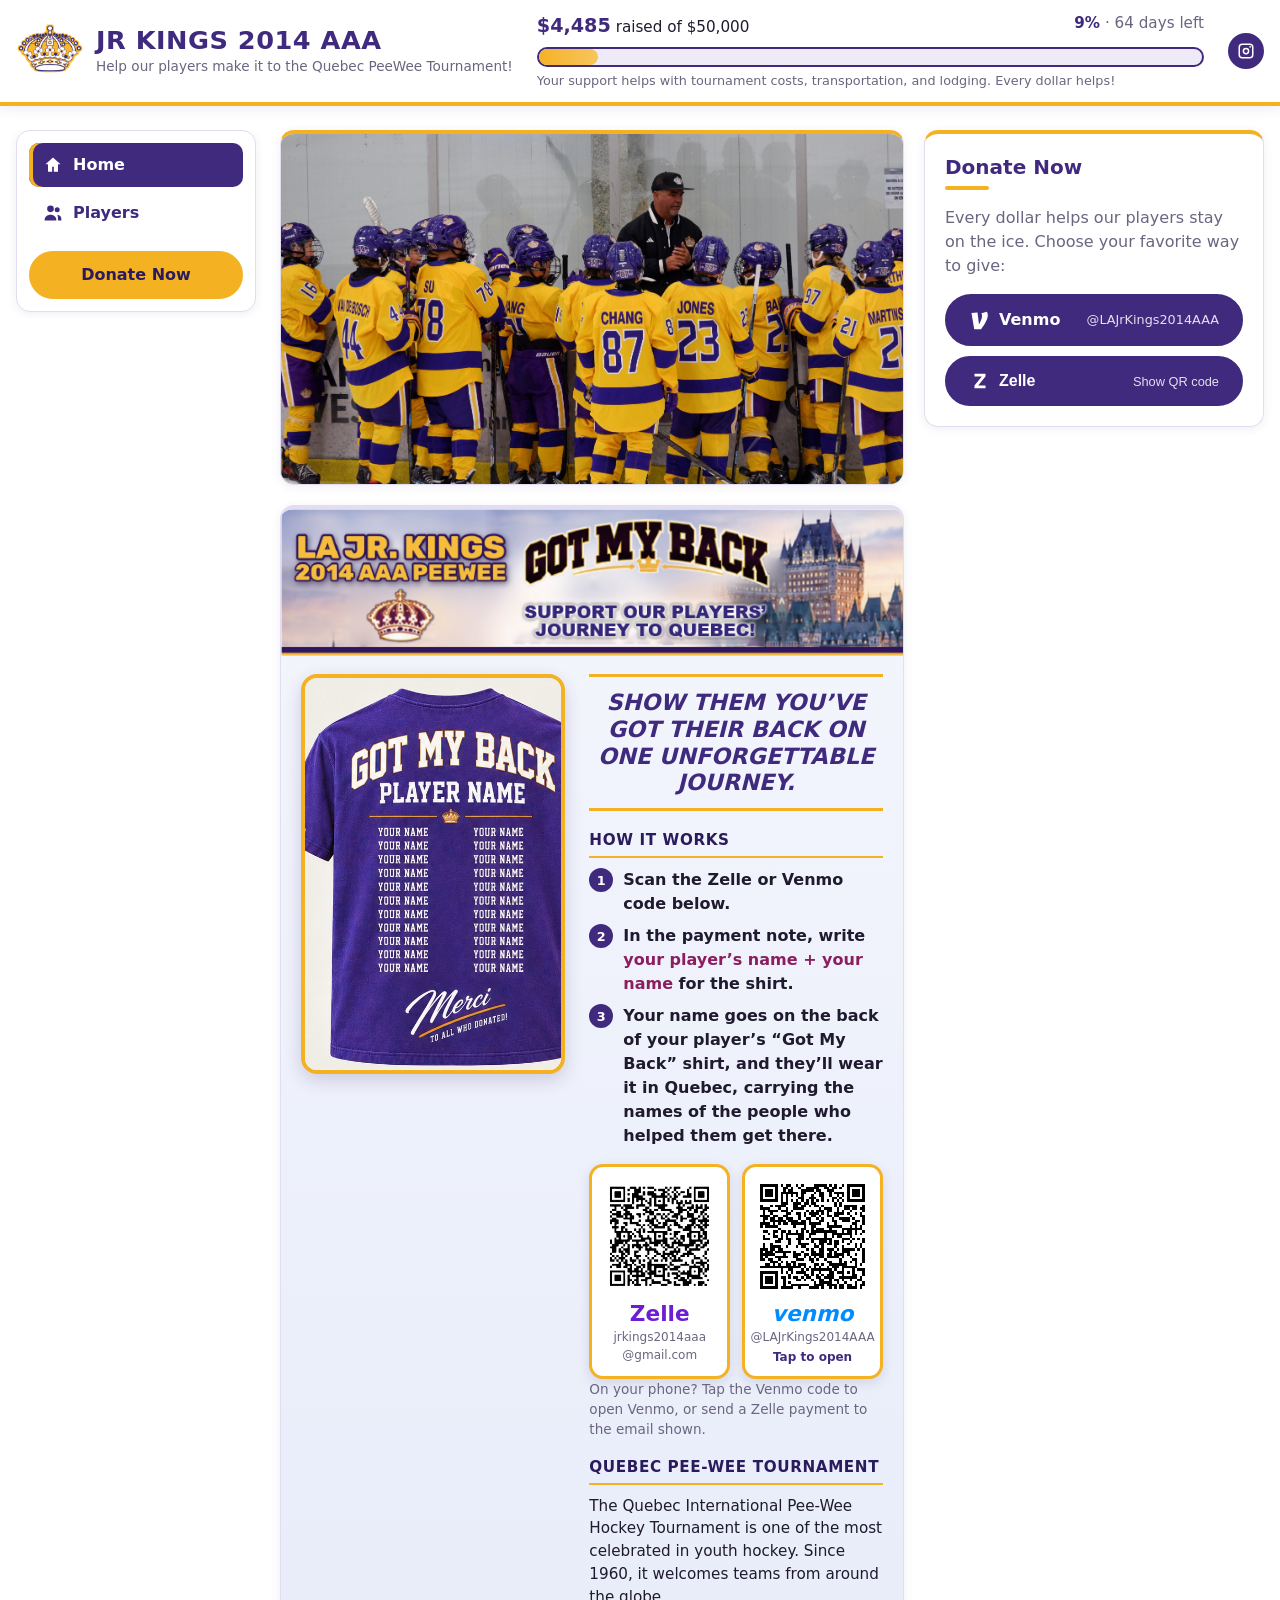
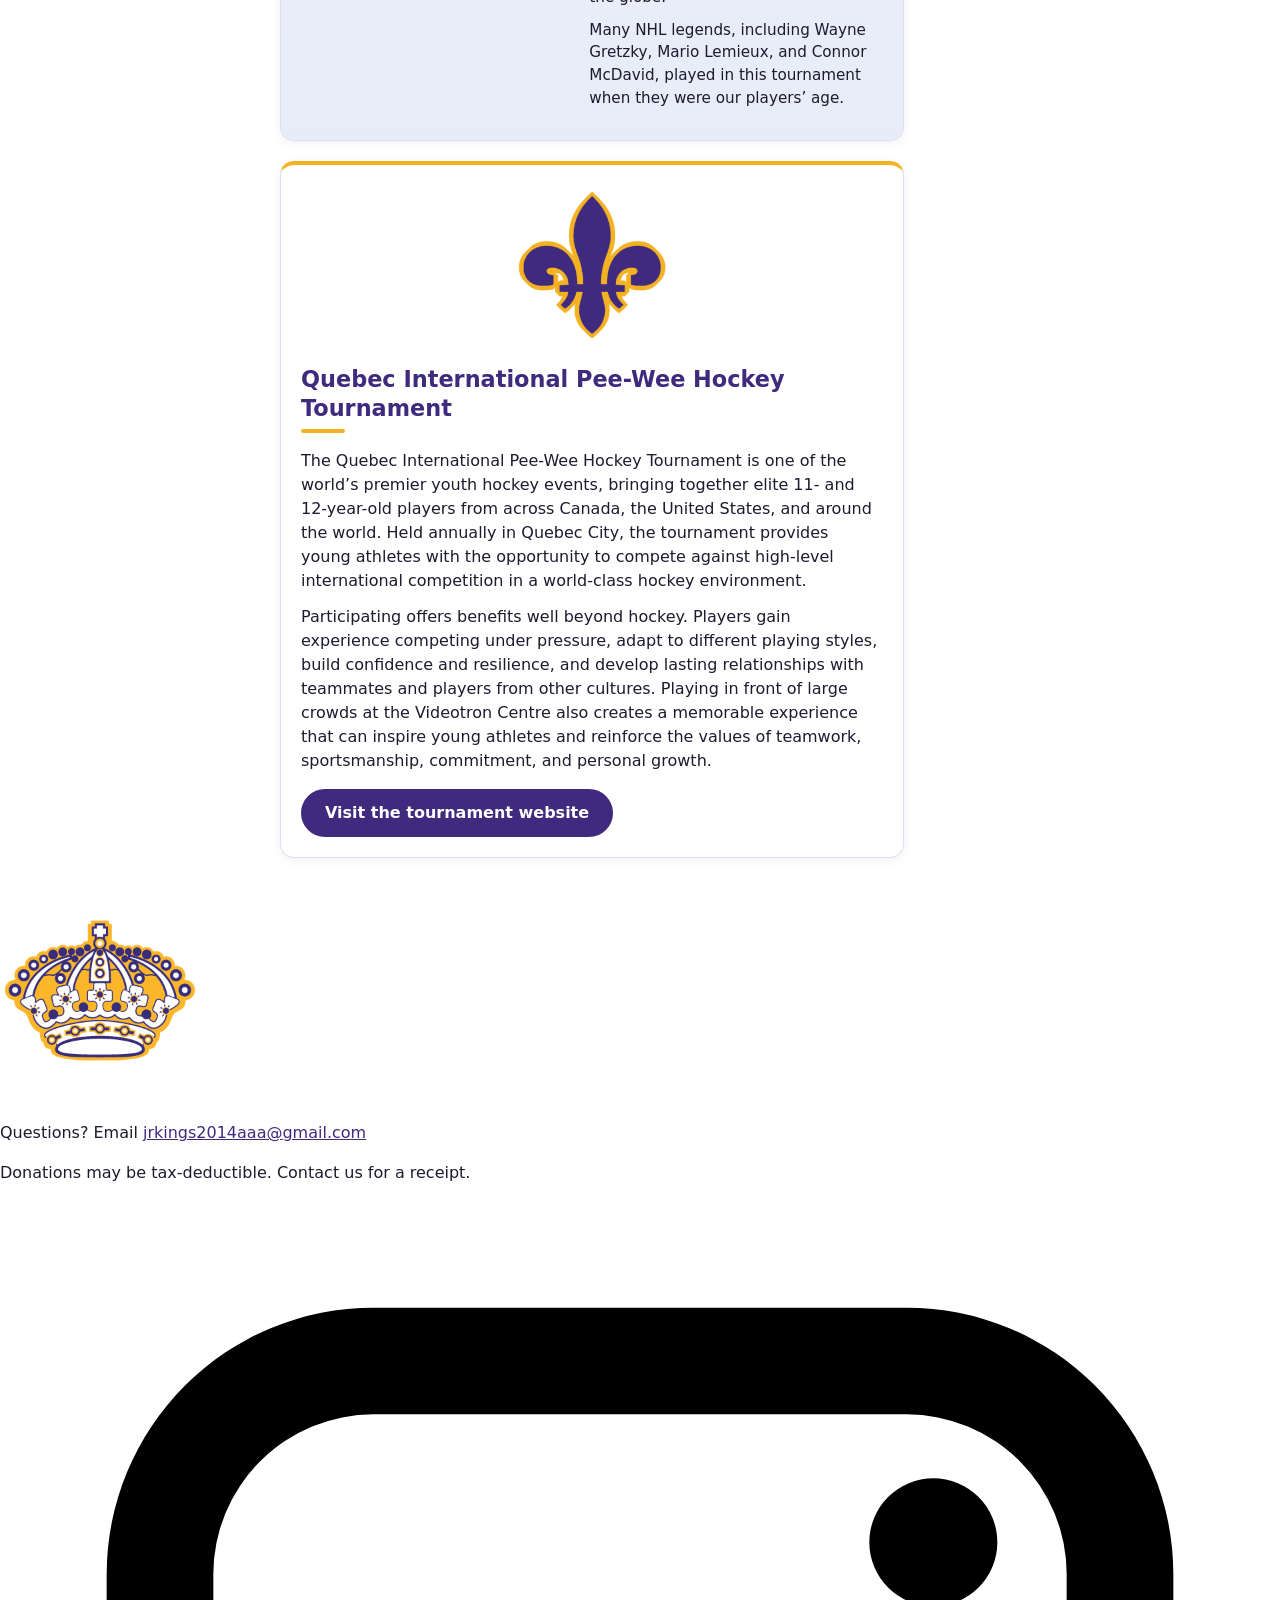
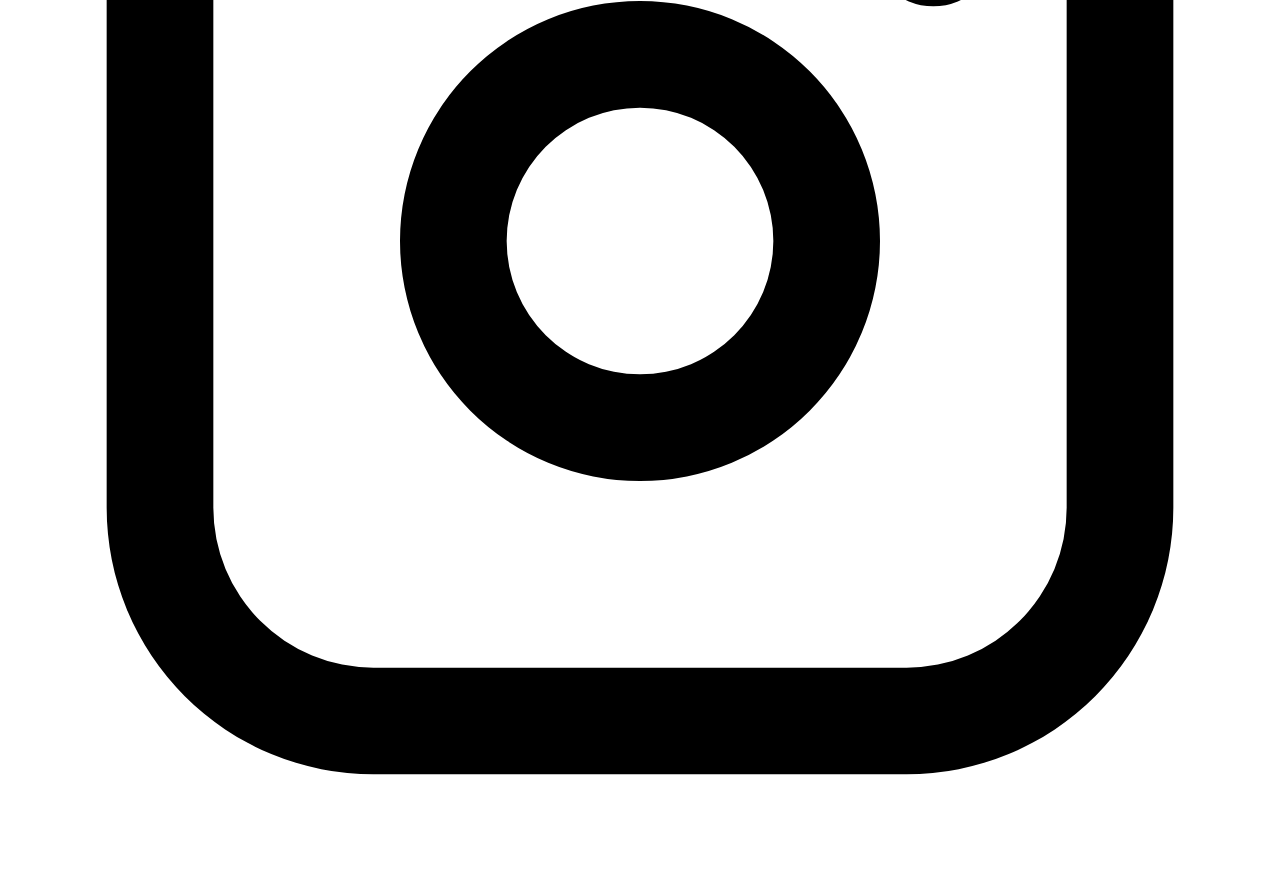
==== index.html @ ad6538f3 "Redesign Got My Back box after the flyer; sort players by first name - Rebuild the home page "Got My" ====
<!doctype html>
<html lang="en">
<head>
  <meta charset="utf-8">
  <meta name="viewport" content="width=device-width, initial-scale=1">
  <title>Fundraiser</title>
  <link rel="icon" href="Images/logo.png">
  <link rel="preconnect" href="https://fonts.googleapis.com">
  <link rel="preconnect" href="https://fonts.gstatic.com" crossorigin>
  <link rel="stylesheet" href="https://fonts.googleapis.com/css2?family=Pacifico&display=swap">
  <link rel="stylesheet" href="theme.css?v=6">
  <link rel="stylesheet" href="styles.css?v=17">
</head>
<body data-page="home">
  <!-- Header, sidebar, and footer are filled in by app.js (shared across pages). -->
  <header id="site-header" class="site-header"></header>

  <div class="layout">
    <div class="left-col">
      <nav id="sidebar" class="sidebar" aria-label="Site navigation"></nav>
    </div>

    <main class="content">
      <div id="error" class="error" hidden></div>

      <div class="home-grid">
        <div class="home-main">
          <figure id="team-photo" class="card team-photo" hidden>
            <img id="team-photo-img" src="" alt="">
            <figcaption id="team-photo-caption" hidden></figcaption>
          </figure>

          <section id="fundraising-alert" class="card fundraising-alert" aria-labelledby="alert-title" hidden>
            <img id="alert-banner" class="alert-banner" src="" alt="" hidden>
            <div class="alert-grid">
              <div class="alert-side">
                <div id="alert-media" class="alert-media"></div>
                <p id="alert-note" class="alert-note" hidden></p>
              </div>
              <div class="alert-body">
                <h2 id="alert-title"></h2>
                <p id="alert-text" hidden></p>
                <div id="alert-steps" hidden></div>
                <div id="alert-pay" class="alert-pay" hidden></div>
                <div id="alert-info" class="alert-info" hidden></div>
                <a id="alert-link" class="btn btn-accent" href="#" target="_blank" rel="noopener" hidden></a>
              </div>
            </div>
          </section>

          <section id="about" class="card about" aria-labelledby="about-title" hidden>
            <img id="about-logo" class="about-logo" src="" alt="" hidden>
            <div class="about-body">
              <h1 id="about-title"></h1>
              <div id="about-text"></div>
              <a id="about-link" class="btn btn-primary" href="#" target="_blank" rel="noopener" hidden></a>
            </div>
          </section>

        </div>

        <div class="home-aside">
          <section id="donate" class="card card-donate order-donate" aria-labelledby="donate-title">
            <h2 id="donate-title">Donate Now</h2>
            <p class="muted">Every dollar helps our players stay on the ice. Choose your favorite way to give:</p>
            <div id="donate-links" class="donate-links"></div>
          </section>

        </div>
      </div>
    </main>
  </div>

  <footer id="site-footer" class="site-footer"></footer>

  <script src="app.js?v=19"></script>
</body>
</html>
---- theme.css ----
/* Team colors. This is the only file to edit to re-color the site for another team.
   Every page loads it before styles.css.

   --primary       Main team color: headings, nav, buttons, avatars, links
   --primary-dark  Darker shade of primary: footer background, button hover
   --primary-tint  Very light shade of primary: hover backgrounds, progress bar track
   --on-primary    Text/icon color on top of primary (usually white)

   --accent        Second team color: progress bar, date badges, Donate button, underlines
   --accent-light  Very light shade of accent: newest donation highlight, card hover glow
   --accent-hover  Slightly darker accent for accent button hover
   --on-accent     Text/icon color on top of accent (pick dark or white so it stays readable)

   --text / --muted / --border / --bg / --surface: neutral page colors */

:root {
  --primary: #3F2A7E;
  --primary-dark: #2A1B5C;
  --primary-tint: #EEEAF7;
  --on-primary: #FFFFFF;

  --accent: #F4B223;
  --accent-light: #FCE7B2;
  --accent-hover: #E6A30F;
  --on-accent: #2A1B5C;

  --text: #1F1A2E;
  --muted: #6B6580;
  --border: #E2DDF0;
  --bg: #FFFFFF;
  --surface: #FFFFFF;
}
---- styles.css ----
/* Team colors live in theme.css (loaded before this file). Use only those variables here. */
:root {
  --radius: 14px;
  --shadow: 0 2px 10px color-mix(in srgb, var(--primary) 8%, transparent);
  --header-h: 0px; /* set by app.js so sticky elements sit below the header */
}

* { box-sizing: border-box; }

body {
  margin: 0;
  background: var(--bg);
  color: var(--text);
  font-family: system-ui, -apple-system, "Segoe UI", Roboto, Helvetica, Arial, sans-serif;
  line-height: 1.5;
}

a { color: var(--primary); }
img { max-width: 100%; }
[hidden] { display: none !important; }
section[id] { scroll-margin-top: calc(var(--header-h) + 16px); }

.muted { color: var(--muted); margin-top: 0; }

/* ---------- Header / progress ---------- */
.site-header {
  position: sticky;
  top: 0;
  z-index: 20;
  background: var(--bg);
  border-bottom: 4px solid var(--accent);
  box-shadow: 0 2px 12px color-mix(in srgb, var(--primary) 10%, transparent);
}
.header-inner {
  max-width: 1400px;
  margin: 0 auto;
  padding: 10px 16px;
  display: grid;
  grid-template-columns: 1fr auto;
  grid-template-areas:
    "brand social"
    "progress progress";
  gap: 8px 16px;
  align-items: center;
}
.brand { grid-area: brand; display: flex; align-items: center; gap: 12px; text-decoration: none; min-width: 0; }
.logo { width: 52px; height: auto; flex: 0 0 auto; }
.team-name {
  margin: 0;
  color: var(--primary);
  font-size: 1.3rem;
  font-weight: 800;
  letter-spacing: 0.02em;
  text-transform: uppercase;
  line-height: 1.15;
}
.tagline { margin: 0; color: var(--muted); font-size: 0.85rem; }

.progress-block { grid-area: progress; }
.progress-stats {
  display: flex;
  flex-wrap: wrap;
  justify-content: space-between;
  gap: 4px 12px;
  font-size: 0.95rem;
  margin-bottom: 6px;
}
.progress-stats strong { color: var(--primary); }
#raised { font-size: 1.2rem; }
.progress-meta { color: var(--muted); }

.progress-track {
  height: 20px;
  background: var(--primary-tint);
  border: 2px solid var(--primary);
  border-radius: 999px;
  overflow: hidden;
}
.progress-fill {
  height: 100%;
  width: 0;
  background: linear-gradient(90deg, var(--accent) 0%, color-mix(in srgb, var(--accent), #fff 25%) 100%);
  border-radius: 999px;
  transition: width 1.4s cubic-bezier(0.22, 1, 0.36, 1);
}
.goal-purpose { margin: 4px 0 0; font-size: 0.8rem; color: var(--muted); }

.header-social { grid-area: social; display: flex; gap: 8px; justify-self: end; }
.header-social a {
  width: 36px; height: 36px;
  border-radius: 50%;
  background: var(--primary);
  color: var(--on-primary);
  display: flex; align-items: center; justify-content: center;
  transition: background 0.15s, color 0.15s;
}
.header-social a:hover { background: var(--accent); color: var(--on-accent); }
.header-social svg { width: 18px; height: 18px; fill: currentColor; }

@media (min-width: 900px) {
  .header-inner {
    grid-template-columns: auto 1fr auto;
    grid-template-areas: "brand progress social";
    gap: 24px;
    padding-block: 12px;
  }
  .logo { width: 68px; }
  .team-name { font-size: 1.6rem; }
}

/* ---------- Page layout: sidebar + content ---------- */
.layout {
  max-width: 1400px;
  margin: 0 auto;
  padding: 20px 16px 40px;
  display: grid;
  grid-template-columns: minmax(0, 1fr);
  gap: 20px;
}
.content { container-type: inline-size; min-width: 0; }

/* Sidebar: horizontal nav bar on phones, sticky column on wider screens */
.sidebar {
  background: var(--surface);
  border: 1px solid var(--border);
  border-radius: var(--radius);
  box-shadow: var(--shadow);
  padding: 8px;
  display: flex;
  flex-wrap: wrap;
  align-items: center;
  gap: 8px;
}
.nav-list { list-style: none; margin: 0; padding: 0; display: flex; flex-wrap: wrap; gap: 4px; flex: 1; }
.nav-link {
  display: flex;
  align-items: center;
  gap: 10px;
  padding: 8px 14px;
  border-radius: 10px;
  color: var(--primary);
  font-weight: 700;
  text-decoration: none;
  transition: background 0.15s;
}
.nav-link svg { width: 20px; height: 20px; fill: currentColor; flex: 0 0 auto; }
.nav-link:hover { background: var(--primary-tint); }
.nav-link[aria-current="page"] {
  background: var(--primary);
  color: var(--on-primary);
  box-shadow: inset 4px 0 0 var(--accent);
}
.sidebar-donate { padding-block: 8px; }

/* Left column = sidebar menu. Phones: the menu sits above the content. */
.left-col { display: contents; }
.sidebar { order: 0; }
.content { order: 1; }

@media (min-width: 900px) {
  .layout { grid-template-columns: 240px minmax(0, 1fr); gap: 24px; padding-top: 24px; }
  .left-col {
    display: flex;
    flex-direction: column;
    gap: 16px;
    position: sticky;
    top: calc(var(--header-h) + 24px);
    align-self: start;
    /* On a short window the column scrolls on its own instead of being cut off. */
    max-height: calc(100vh - var(--header-h) - 48px);
    overflow-y: auto;
    padding: 0 6px 6px;
    margin: 0 -6px;
  }
  .sidebar { flex-direction: column; align-items: stretch; padding: 12px; }
  .nav-list { flex-direction: column; }
  .nav-link { padding: 10px 14px; }
  .sidebar-donate { margin-top: 8px; }

}

/* ---------- Home: main column + right column (Donate Now) ---------- */
/* Phones/tablets: one column in this order: about, donate */
.home-grid { display: flex; flex-direction: column; gap: 20px; }
.home-main, .home-aside { display: contents; }
.team-photo, .fundraising-alert { order: 0; }
.about { order: 1; }
.order-donate { order: 2; }

@media (min-width: 1200px) {
  .home-grid {
    display: grid;
    grid-template-columns: minmax(0, 1fr) 340px;
    align-items: start;
  }
  .home-main, .home-aside { display: flex; flex-direction: column; gap: 20px; min-width: 0; }
  .home-main { container-type: inline-size; }
}

/* ---------- Buttons ---------- */
.btn {
  display: inline-flex;
  align-items: center;
  justify-content: center;
  gap: 8px;
  padding: 10px 22px;
  border-radius: 999px;
  border: 2px solid var(--primary);
  font-weight: 700;
  text-decoration: none;
  cursor: pointer;
  font-size: 1rem;
  transition: background 0.15s, color 0.15s, transform 0.1s;
}
.btn-primary { background: var(--primary); color: var(--on-primary); }
.btn-primary:hover { background: var(--primary-dark); border-color: var(--on-accent); }
.btn-accent { background: var(--accent); border-color: var(--accent); color: var(--on-accent); }
.btn-accent:hover { background: var(--accent-hover); border-color: var(--accent-hover); }
.btn:active { transform: translateY(1px); }
.btn:focus-visible, a:focus-visible, button:focus-visible {
  outline: 3px solid var(--accent);
  outline-offset: 2px;
}

/* ---------- Cards ---------- */
.card {
  background: var(--surface);
  border: 1px solid var(--border);
  border-top: 4px solid var(--primary);
  border-radius: var(--radius);
  box-shadow: var(--shadow);
  padding: 20px;
}
.card h1, .card h2 {
  margin: 0 0 16px;
  color: var(--primary);
  font-size: 1.25rem;
  line-height: 1.3;
}
.card h1 { font-size: 1.4rem; }
.card h1::after, .card h2::after {
  content: "";
  display: block;
  width: 44px;
  height: 4px;
  margin-top: 6px;
  background: var(--accent);
  border-radius: 2px;
}
.empty { color: var(--muted); font-style: italic; }
.link-cta { display: inline-block; margin-top: 10px; font-weight: 700; }

/* ---------- Team photo ---------- */
.team-photo {
  margin: 0;
  padding: 0;
  overflow: hidden;
  border-top-color: var(--accent);
}
.team-photo img {
  display: block;
  width: 100%;
  aspect-ratio: 16 / 9;
  object-fit: cover;
  object-position: center 60%;
}
.team-photo figcaption {
  padding: 10px 16px;
  color: var(--muted);
  font-size: 0.9rem;
  text-align: center;
}

/* ---------- "Got My Back" box (below team photo), styled after the printed flyer ---------- */
.fundraising-alert {
  background: linear-gradient(180deg, #F4F6FD 0%, #E7ECF9 100%);
  border-color: var(--border);
  color: var(--text);
  overflow: hidden;
}
.alert-banner {
  display: block;
  width: calc(100% + 40px);
  max-width: none;
  height: auto;
  margin: -20px -20px 18px;
}
.alert-grid { display: flex; flex-direction: column; gap: 20px; }
.alert-side { display: flex; flex-direction: column; align-items: center; }
.alert-media {
  width: 100%;
  max-width: 300px;
  border: 4px solid var(--accent);
  border-radius: 16px;
  overflow: hidden;
  background: #fff;
  box-shadow: 0 6px 18px rgba(42, 27, 92, 0.18);
}
.alert-media img { display: block; width: 100%; height: auto; }
.alert-placeholder { display: flex; align-items: center; justify-content: center; aspect-ratio: 1 / 1; background: var(--primary); }
.alert-placeholder svg { width: 55%; height: 55%; fill: var(--accent); }
/* Optional script note under the image (e.g. "Merci!!!") */
.alert-note {
  margin: 16px 0 0;
  font-family: 'Pacifico', 'Brush Script MT', cursive;
  font-size: 2.6rem;
  line-height: 1.2;
  color: var(--primary);
  transform: rotate(-8deg);
}
.alert-body { min-width: 0; }
.alert-body p { margin: 0 0 10px; }
/* Headline between two gold rules, like the flyer */
.fundraising-alert #alert-title {
  margin: 0 0 18px;
  padding: 12px 0;
  border-top: 3px solid var(--accent);
  border-bottom: 3px solid var(--accent);
  text-align: center;
  font-size: 1.4rem;
  font-style: italic;
  font-weight: 900;
  line-height: 1.2;
  text-transform: uppercase;
  color: var(--primary);
}
.fundraising-alert #alert-title::after { display: none; }
.alert-subhead {
  margin: 0 0 10px;
  padding-bottom: 4px;
  border-bottom: 2px solid var(--accent);
  font-size: 0.95rem;
  font-weight: 900;
  letter-spacing: 0.04em;
  text-transform: uppercase;
  color: var(--primary-dark);
}
.alert-steps { list-style: none; counter-reset: step; margin: 0 0 16px; padding: 0; }
.alert-steps li { counter-increment: step; position: relative; padding-left: 34px; margin-bottom: 8px; font-weight: 600; }
.alert-steps li::before {
  content: counter(step);
  position: absolute; left: 0; top: 0;
  width: 24px; height: 24px; border-radius: 50%;
  display: flex; align-items: center; justify-content: center;
  background: var(--primary); color: var(--on-primary);
  font-size: 0.8rem; font-weight: 800;
}
.alert-em { color: #8A1E5F; font-weight: 800; }
.alert-pay { margin-bottom: 16px; }
.pay-grid { display: grid; grid-template-columns: repeat(auto-fit, minmax(130px, 1fr)); gap: 12px; }
.pay-card {
  display: flex; flex-direction: column; align-items: center; gap: 2px;
  padding: 12px 10px 10px;
  background: #fff;
  border: 3px solid var(--accent);
  border-radius: 14px;
  box-shadow: 0 4px 12px rgba(42, 27, 92, 0.12);
  color: var(--text);
  text-decoration: none;
}
a.pay-card:hover { border-color: var(--primary); }
.pay-qr { display: block; width: 100%; max-width: 170px; height: auto; image-rendering: pixelated; }
.pay-brand { margin-top: 6px; font-size: 1.35rem; font-weight: 900; line-height: 1.1; }
.pay-zelle { color: #6D1ED4; }
.pay-venmo { color: #008CFF; font-style: italic; text-transform: lowercase; }
.pay-handle { font-size: 0.75rem; color: var(--muted); overflow-wrap: break-word; text-align: center; }
.pay-tap { font-size: 0.75rem; font-weight: 700; color: var(--primary); }
.pay-note { margin: 8px 0 0; font-size: 0.85rem; color: var(--muted); }
.alert-info p { font-size: 0.95rem; }
@container (min-width: 560px) {
  .alert-grid { display: grid; grid-template-columns: minmax(0, 0.9fr) minmax(0, 1fr); align-items: start; gap: 24px; }
}

/* ---------- About / tournament writeup ---------- */
.about {
  display: flex;
  flex-direction: column;
  align-items: center;
  gap: 20px;
  border-top-color: var(--accent);
}
.about-logo { width: 160px; height: auto; flex: 0 0 auto; }
.about-body p { margin: 0 0 12px; }
.about-body .btn { margin-top: 4px; }
@container (min-width: 640px) {
  .about { flex-direction: row; align-items: flex-start; gap: 28px; padding: 28px; }
  .about-logo { width: 190px; }
}

/* ---------- Donate ---------- */
.card-donate { border-top-color: var(--accent); }
.donate-links { display: flex; flex-direction: column; gap: 10px; }
.donate-row { display: flex; gap: 8px; align-items: stretch; }
.donate-row .btn { flex: 1; justify-content: flex-start; padding-block: 12px; min-width: 0; }
.donate-row .btn svg { width: 22px; height: 22px; fill: currentColor; flex: 0 0 auto; }
.handle {
  margin-left: auto;
  font-weight: 400;
  font-size: 0.8rem;
  opacity: 0.85;
  overflow: hidden;
  text-overflow: ellipsis;
  white-space: nowrap;
  min-width: 0;
}
.donate-static {
  flex: 1;
  min-width: 0;
  display: flex;
  align-items: center;
  gap: 8px;
  padding: 12px 22px;
  border-radius: 999px;
  border: 2px dashed var(--primary);
  color: var(--primary);
  font-weight: 700;
}
.donate-static svg { width: 22px; height: 22px; fill: currentColor; flex: 0 0 auto; }
.donate-qr {
  margin: -2px 0 4px;
  padding: 14px;
  border: 1px solid var(--border);
  border-radius: 12px;
  text-align: center;
}
.donate-qr[hidden] { display: none; }
.donate-qr img {
  display: block;
  width: 100%;
  max-width: 180px;
  height: auto;
  margin: 0 auto 8px;
  background: #fff;
  image-rendering: pixelated;
}
.donate-qr figcaption { color: var(--muted); font-size: 0.85rem; }

/* ---------- Players ---------- */
.player-grid {
  display: grid;
  grid-template-columns: repeat(auto-fill, minmax(min(240px, 100%), 1fr));
  align-items: start;
  gap: 20px;
}
.player {
  border: 1px solid var(--border);
  border-radius: var(--radius);
  padding: 24px 18px;
  text-align: center;
  transition: border-color 0.15s, box-shadow 0.15s;
}
.player:hover { border-color: var(--accent); box-shadow: 0 0 0 2px var(--accent-light); }
.player-photo, .player-number {
  width: 100%;
  aspect-ratio: 2147 / 2778;
  margin: 0 auto 14px;
  border-radius: calc(var(--radius) / 2);
  border: 4px solid var(--accent);
}
.player-photo { object-fit: cover; display: block; }
.player-number {
  background: var(--primary);
  color: var(--on-primary);
  display: flex; align-items: center; justify-content: center;
  font-size: 3rem;
  font-weight: 800;
}
.player-name { margin: 0; font-size: 1.125rem; font-weight: 700; color: var(--text); }
.player-meta { margin: 2px 0 0; color: var(--muted); font-size: 0.875rem; }
.player-meta strong { color: var(--primary); }
.player-flyer { display: inline-block; margin-top: 8px; font-size: 0.875rem; font-weight: 700; }
.player-thanks { margin: 10px 0 0; color: var(--muted); font-size: 0.875rem; font-style: italic; }
.player-supporters { margin-top: 12px; padding-top: 10px; border-top: 1px solid var(--border); }
.player-supporters-title {
  margin: 0 0 6px;
  font-size: 0.75rem;
  font-weight: 800;
  text-transform: uppercase;
  letter-spacing: 0.06em;
  color: var(--primary);
}
.supporter-list {
  list-style: none;
  margin: 0;
  padding: 0;
  display: flex;
  flex-wrap: wrap;
  justify-content: center;
  gap: 4px;
}
.supporter-list li {
  padding: 2px 10px;
  border-radius: 999px;
  background: var(--primary-tint);
  color: var(--primary);
  font-size: 0.8rem;
  font-weight: 600;
}

@media (prefers-reduced-motion: reduce) {
  .progress-fill { transition: none; }
}

/* ---------- Phone refinements ---------- */
@media (max-width: 899px) {
  .nav-list { flex: 1 1 100%; justify-content: space-between; }
  .sidebar-donate { flex: 1 1 100%; }
}
@media (max-width: 599px) {
  .tagline { display: none; }
  .team-name { font-size: 1.1rem; }
  .logo { width: 44px; }
  .header-social { gap: 6px; }
  .header-social a { width: 32px; height: 32px; }
  .header-social svg { width: 16px; height: 16px; }
}
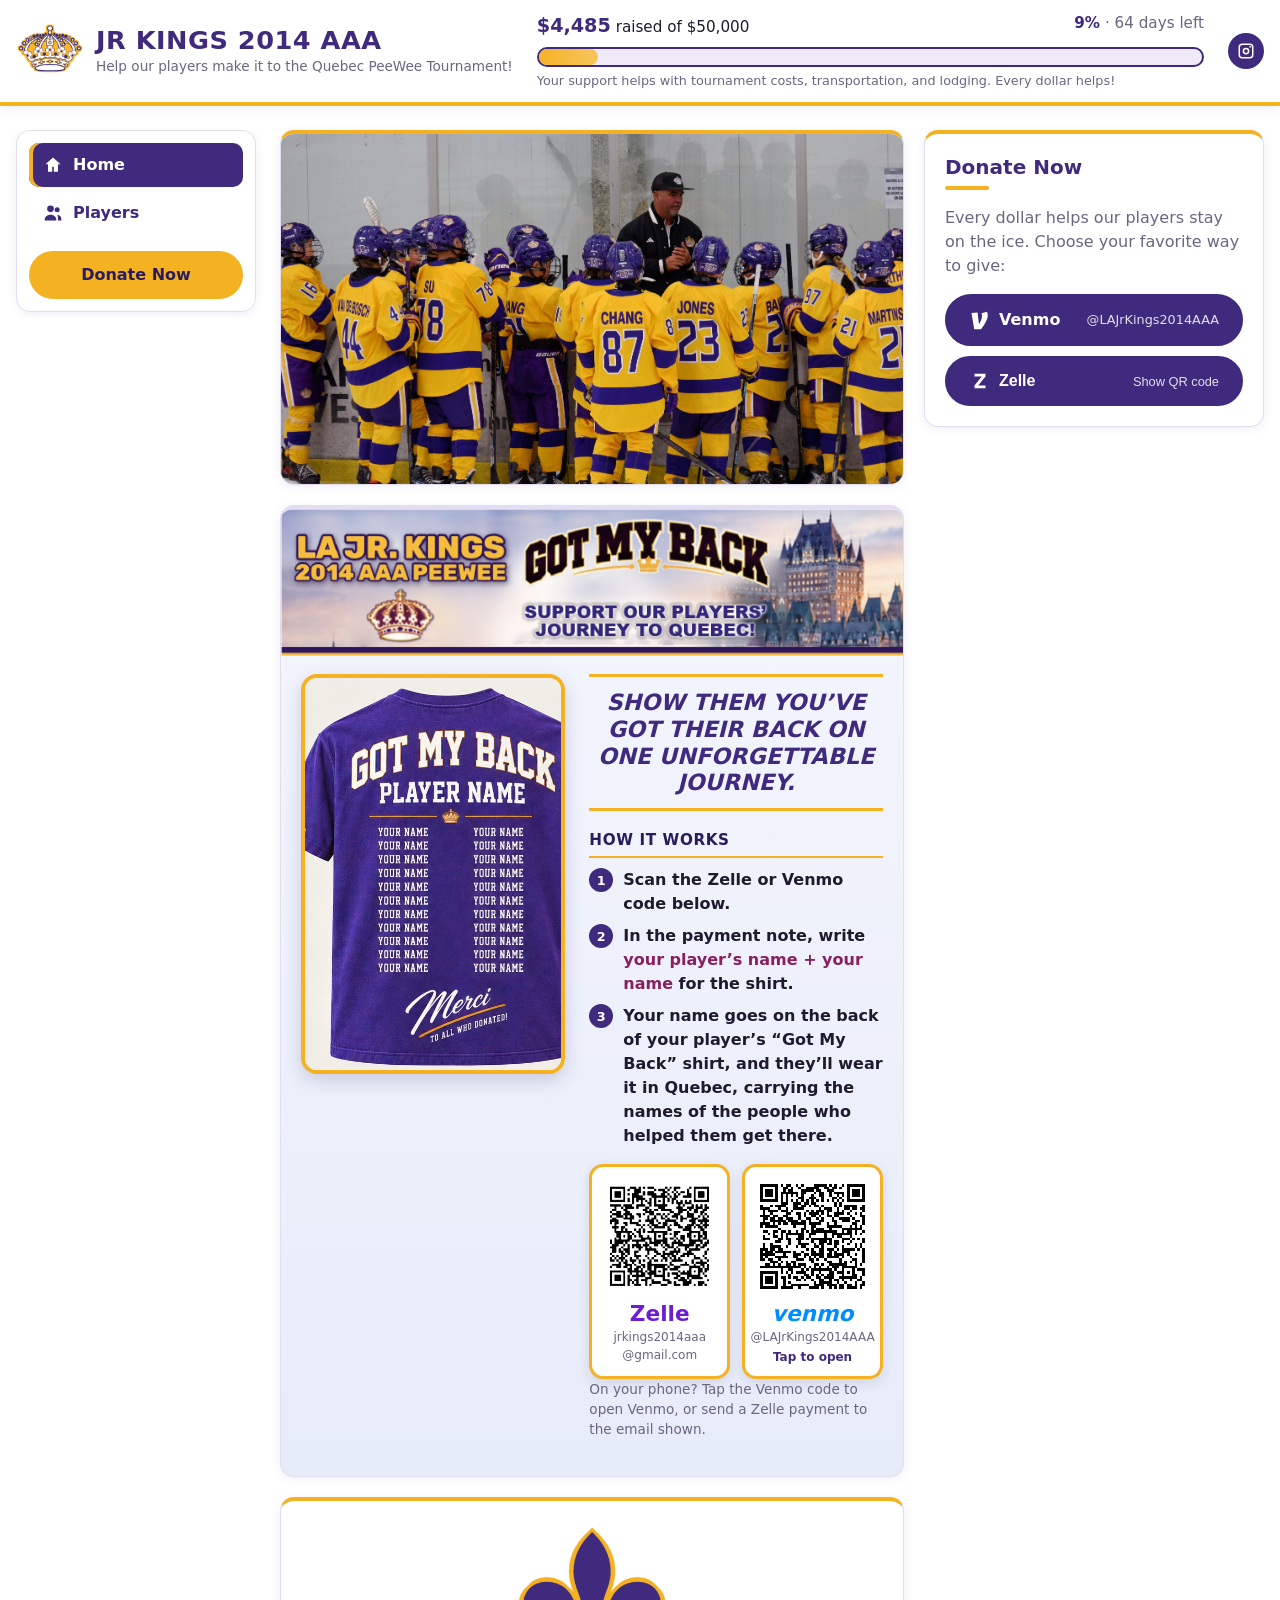
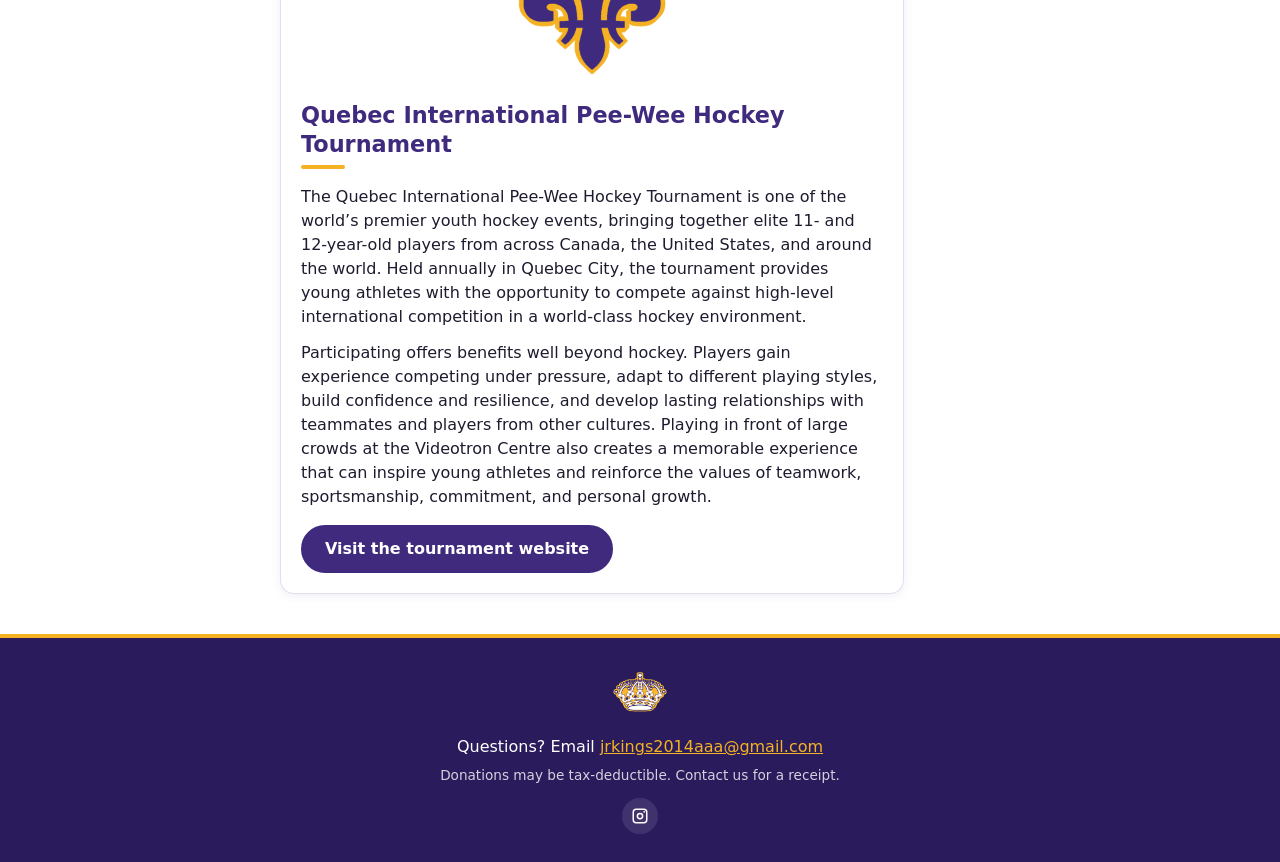
==== commit e4b3ccdc: "Add Transactions report page; restore footer styles; tidy report pages - Add /transactions/: every b" ====
--- a/index.html
+++ b/index.html
@@ -9,7 +9,7 @@
   <link rel="preconnect" href="https://fonts.gstatic.com" crossorigin>
   <link rel="stylesheet" href="https://fonts.googleapis.com/css2?family=Pacifico&display=swap">
   <link rel="stylesheet" href="theme.css?v=6">
-  <link rel="stylesheet" href="styles.css?v=17">
+  <link rel="stylesheet" href="styles.css?v=18">
 </head>
 <body data-page="home">
   <!-- Header, sidebar, and footer are filled in by app.js (shared across pages). -->
@@ -73,6 +73,6 @@
 
   <footer id="site-footer" class="site-footer"></footer>
 
-  <script src="app.js?v=19"></script>
+  <script src="app.js?v=21"></script>
 </body>
 </html>
--- a/styles.css
+++ b/styles.css
@@ -497,6 +497,39 @@
   font-weight: 600;
 }
 
+/* ---------- Footer ---------- */
+.site-footer {
+  background: var(--primary-dark);
+  color: var(--on-primary);
+  border-top: 4px solid var(--accent);
+  padding: 28px 16px;
+  text-align: center;
+}
+.site-footer a { color: var(--accent); }
+.footer-logo { width: 56px; }
+.site-footer p { margin: 6px 0; }
+.tax-note { font-size: 0.85rem; opacity: 0.8; }
+.footer-social { display: flex; justify-content: center; gap: 12px; margin-top: 12px; }
+.footer-social a {
+  width: 36px; height: 36px;
+  border-radius: 50%;
+  background: rgba(255, 255, 255, 0.1);
+  color: var(--on-primary);
+  display: flex; align-items: center; justify-content: center;
+}
+.footer-social a:hover { background: var(--accent); color: var(--on-accent); }
+.footer-social svg { width: 18px; height: 18px; fill: currentColor; }
+
+/* ---------- Error ---------- */
+.error {
+  background: #FDECEC;
+  border: 1px solid #F3B7B7;
+  color: #8A1C1C;
+  border-radius: var(--radius);
+  padding: 14px 18px;
+  margin-bottom: 20px;
+}
+
 @media (prefers-reduced-motion: reduce) {
   .progress-fill { transition: none; }
 }
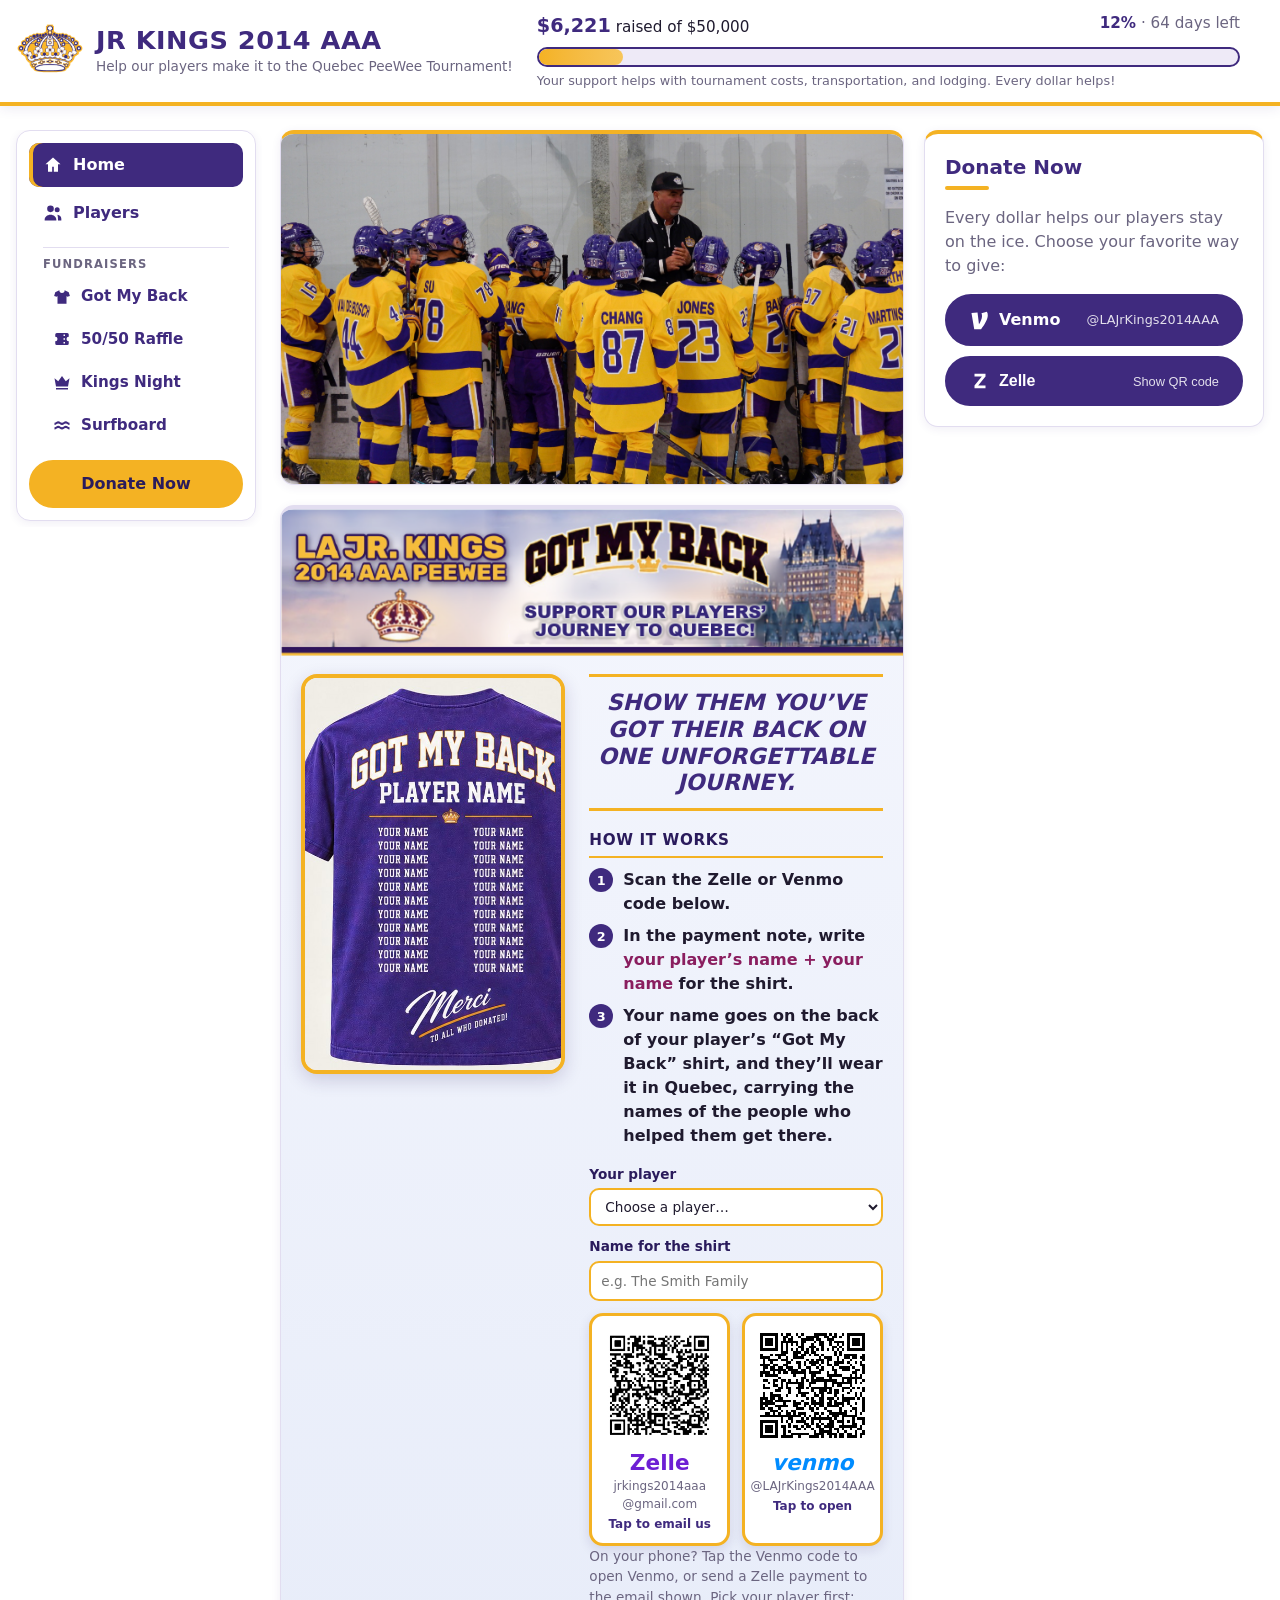
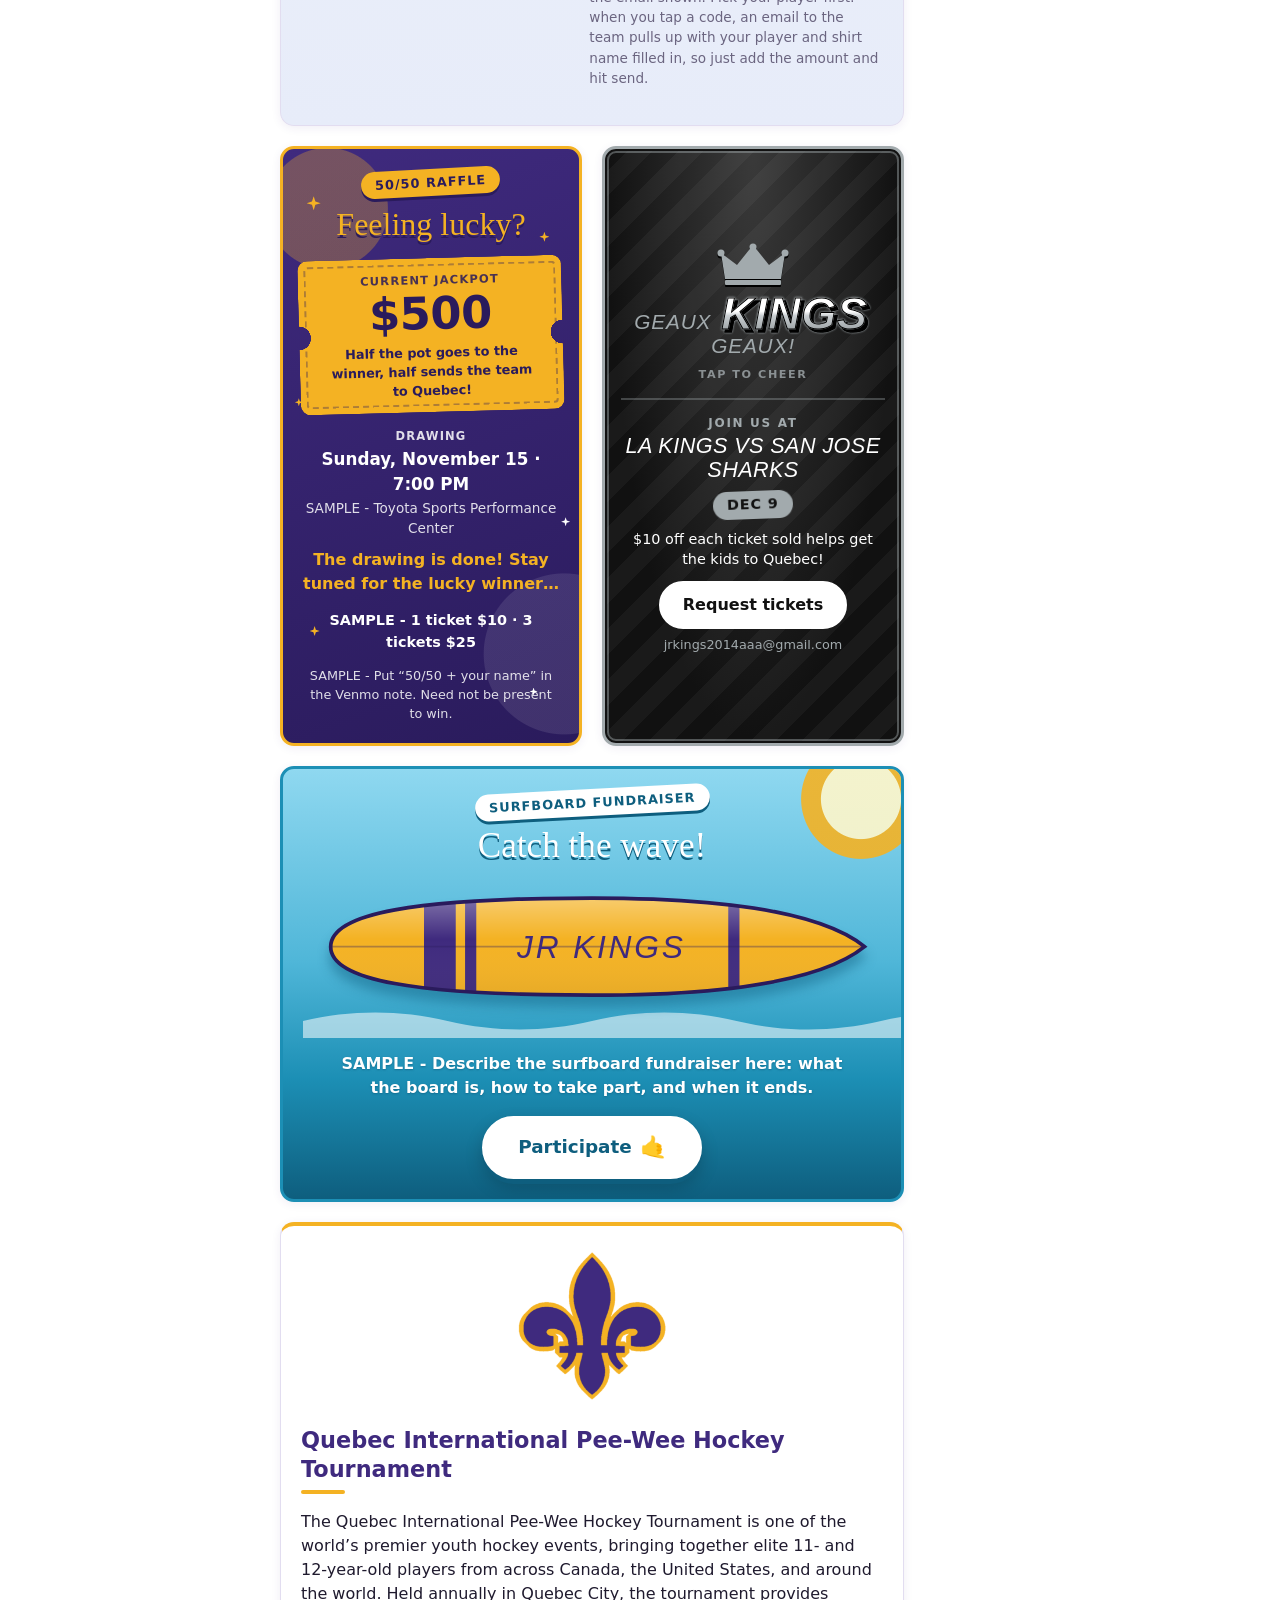
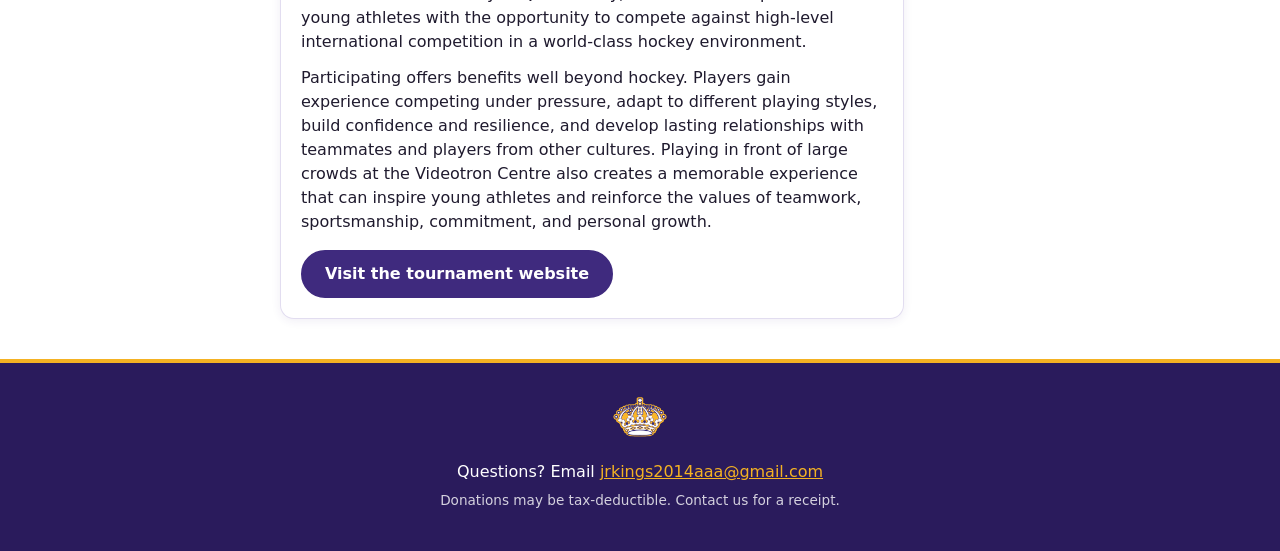
==== commit 85fccf32: "Add 50/50, Kings Night and Surfboard tiles; email player info on Got My Back payments Donors pick th" ====
--- a/index.html
+++ b/index.html
@@ -9,7 +9,7 @@
   <link rel="preconnect" href="https://fonts.gstatic.com" crossorigin>
   <link rel="stylesheet" href="https://fonts.googleapis.com/css2?family=Pacifico&display=swap">
   <link rel="stylesheet" href="theme.css?v=6">
-  <link rel="stylesheet" href="styles.css?v=18">
+  <link rel="stylesheet" href="styles.css?v=21">
 </head>
 <body data-page="home">
   <!-- Header, sidebar, and footer are filled in by app.js (shared across pages). -->
@@ -48,6 +48,101 @@
             </div>
           </section>
 
+          <!-- 50/50 raffle and Geaux Kings side by side (stacked on narrow screens) -->
+          <div class="promo-row">
+            <section id="fifty-fifty" class="card fifty" aria-labelledby="fifty-title" hidden>
+              <div class="fifty-sparkles" aria-hidden="true"><i></i><i></i><i></i><i></i><i></i><i></i><i></i></div>
+              <p id="fifty-kicker" class="fifty-kicker"></p>
+              <h2 id="fifty-title" class="fifty-title"></h2>
+
+              <div class="fifty-ticket">
+                <span class="fifty-label">Current jackpot</span>
+                <strong id="fifty-jackpot" class="fifty-jackpot">$0</strong>
+                <span id="fifty-jackpot-note" class="fifty-split" hidden></span>
+              </div>
+
+              <div class="fifty-draw">
+                <p class="fifty-label">Drawing</p>
+                <p id="fifty-date" class="fifty-date"></p>
+                <p id="fifty-place" class="fifty-place" hidden></p>
+                <div id="fifty-countdown" class="fifty-countdown" aria-hidden="true"></div>
+                <p id="fifty-done" class="fifty-done" hidden></p>
+              </div>
+
+              <p id="fifty-tickets" class="fifty-tickets" hidden></p>
+              <a id="fifty-btn" class="btn fifty-btn" href="#donate">
+                <span id="fifty-btn-text"></span>
+                <span class="fifty-btn-icon" aria-hidden="true">🎟️</span>
+              </a>
+              <p id="fifty-note" class="fifty-note" hidden></p>
+            </section>
+
+            <!-- Cheer tile in LA Kings black and silver. Tap it for a burst of confetti. -->
+            <section id="go-kings" class="go-kings" aria-label="Geaux Kings Geaux!">
+              <button id="go-kings-cheer" class="go-kings-cheer" type="button" aria-label="Geaux Kings Geaux! Tap to cheer">
+                <svg class="go-kings-crown" viewBox="0 0 64 40" aria-hidden="true">
+                  <path d="M4 34 0 8l16 12L32 0l16 20L64 8l-4 26z"/>
+                  <rect x="4" y="35" width="56" height="5" rx="1"/>
+                  <circle cx="0" cy="8" r="3.5"/><circle cx="32" cy="2" r="3.5"/><circle cx="64" cy="8" r="3.5"/>
+                </svg>
+                <span class="go-kings-text" aria-hidden="true">
+                  <span class="go-kings-go">Geaux</span>
+                  <span class="go-kings-name">Kings</span>
+                  <span class="go-kings-go">Geaux!</span>
+                </span>
+                <span class="go-kings-tap" aria-hidden="true">Tap to cheer</span>
+              </button>
+              <div id="go-kings-event" class="go-kings-event" hidden>
+                <p class="go-kings-join">Join us at</p>
+                <p id="go-kings-game" class="go-kings-game"></p>
+                <p id="go-kings-date" class="go-kings-date" hidden></p>
+                <p id="go-kings-text" class="go-kings-info" hidden></p>
+                <a id="go-kings-email" class="go-kings-btn" href="#" hidden></a>
+                <p id="go-kings-address" class="go-kings-address" hidden></p>
+              </div>
+            </section>
+          </div>
+
+          <!-- Surfboard fundraiser: a board bobbing on the waves, with a participate button -->
+          <section id="surfboard" class="card surf" aria-labelledby="surf-title" hidden>
+            <div class="surf-sun" aria-hidden="true"></div>
+            <p id="surf-kicker" class="surf-kicker"></p>
+            <h2 id="surf-title" class="surf-title"></h2>
+            <div class="surf-scene" aria-hidden="true">
+              <svg class="surf-board" viewBox="0 0 600 160">
+                <defs>
+                  <clipPath id="surf-board-shape">
+                    <path d="M20 80C20 44 110 28 300 28c170 0 255 22 292 52-37 30-122 52-292 52C110 132 20 116 20 80z"/>
+                  </clipPath>
+                  <linearGradient id="surf-board-shine" x1="0" y1="0" x2="0" y2="1">
+                    <stop offset="0" stop-color="#fff" stop-opacity="0.55"/>
+                    <stop offset="0.45" stop-color="#fff" stop-opacity="0"/>
+                    <stop offset="1" stop-color="#000" stop-opacity="0.12"/>
+                  </linearGradient>
+                </defs>
+                <g clip-path="url(#surf-board-shape)">
+                  <rect class="surf-board-deck" width="600" height="160"/>
+                  <rect class="surf-board-stripe" x="120" width="34" height="160"/>
+                  <rect class="surf-board-stripe" x="164" width="12" height="160"/>
+                  <rect class="surf-board-stripe" x="446" width="12" height="160"/>
+                  <line class="surf-board-stringer" x1="20" y1="80" x2="592" y2="80"/>
+                  <rect width="600" height="160" fill="url(#surf-board-shine)"/>
+                </g>
+                <path class="surf-board-rail" d="M20 80C20 44 110 28 300 28c170 0 255 22 292 52-37 30-122 52-292 52C110 132 20 116 20 80z"/>
+                <text id="surf-board-text" class="surf-board-text" x="310" y="92" text-anchor="middle"></text>
+              </svg>
+              <svg class="surf-waves" viewBox="0 0 1200 60" preserveAspectRatio="none">
+                <path d="M0 30c50-20 100-20 150 0s100 20 150 0 100-20 150 0 100 20 150 0 100-20 150 0 100 20 150 0 100-20 150 0 100 20 150 0v30H0z"/>
+              </svg>
+            </div>
+            <p id="surf-text" class="surf-text" hidden></p>
+            <a id="surf-btn" class="btn surf-btn" href="#donate">
+              <span id="surf-btn-text"></span>
+              <span class="surf-btn-icon" aria-hidden="true">🤙</span>
+            </a>
+            <p id="surf-note" class="surf-note" hidden></p>
+          </section>
+
           <section id="about" class="card about" aria-labelledby="about-title" hidden>
             <img id="about-logo" class="about-logo" src="" alt="" hidden>
             <div class="about-body">
@@ -73,6 +168,6 @@
 
   <footer id="site-footer" class="site-footer"></footer>
 
-  <script src="app.js?v=21"></script>
+  <script src="app.js?v=24"></script>
 </body>
 </html>
--- a/styles.css
+++ b/styles.css
@@ -151,6 +151,23 @@
   box-shadow: inset 4px 0 0 var(--accent);
 }
 .sidebar-donate { padding-block: 8px; }
+
+/* Nav group (e.g. "Fundraisers"): small heading with its links underneath */
+.nav-group { flex: 1 1 100%; }
+.nav-group-title {
+  display: block;
+  margin: 8px 14px 4px;
+  padding-top: 8px;
+  border-top: 1px solid var(--border);
+  font-size: 0.72rem;
+  font-weight: 800;
+  letter-spacing: 0.1em;
+  text-transform: uppercase;
+  color: var(--muted);
+}
+.nav-sublist { list-style: none; margin: 0; padding: 0; display: flex; flex-wrap: wrap; gap: 4px; }
+.nav-sublist .nav-link { font-size: 0.95rem; }
+.nav-sublist .nav-link svg { width: 18px; height: 18px; }
 
 /* Left column = sidebar menu. Phones: the menu sits above the content. */
 .left-col { display: contents; }
@@ -175,6 +192,8 @@
   .sidebar { flex-direction: column; align-items: stretch; padding: 12px; }
   .nav-list { flex-direction: column; }
   .nav-link { padding: 10px 14px; }
+  .nav-sublist { flex-direction: column; padding-left: 10px; }
+  .nav-sublist .nav-link { padding-block: 8px; }
   .sidebar-donate { margin-top: 8px; }
 
 }
@@ -358,7 +377,21 @@
   color: var(--text);
   text-decoration: none;
 }
-a.pay-card:hover { border-color: var(--primary); }
+button.pay-card { font: inherit; cursor: pointer; }
+a.pay-card:hover, button.pay-card:hover { border-color: var(--primary); }
+.pay-form { display: grid; grid-template-columns: repeat(auto-fit, minmax(180px, 1fr)); gap: 10px; margin-bottom: 12px; }
+.pay-field { display: flex; flex-direction: column; gap: 4px; font-size: 0.85rem; font-weight: 700; color: var(--primary-dark); }
+.pay-field select, .pay-field input {
+  min-width: 0;
+  padding: 8px 10px;
+  border: 2px solid var(--accent);
+  border-radius: 10px;
+  background: #fff;
+  color: var(--text);
+  font: inherit;
+  font-weight: 400;
+}
+.pay-field select:focus, .pay-field input:focus { outline: 2px solid var(--primary); outline-offset: 1px; }
 .pay-qr { display: block; width: 100%; max-width: 170px; height: auto; image-rendering: pixelated; }
 .pay-brand { margin-top: 6px; font-size: 1.35rem; font-weight: 900; line-height: 1.1; }
 .pay-zelle { color: #6D1ED4; }
@@ -385,6 +418,447 @@
 @container (min-width: 640px) {
   .about { flex-direction: row; align-items: flex-start; gap: 28px; padding: 28px; }
   .about-logo { width: 190px; }
+}
+
+/* ---------- 50/50 raffle + Geaux Kings row (home, under the Got My Back box) ---------- */
+.promo-row { order: 0; display: grid; gap: 20px; }
+@container (min-width: 600px) {
+  .promo-row { grid-template-columns: repeat(2, minmax(0, 1fr)); align-items: stretch; }
+}
+
+/* ---------- Surfboard fundraiser (home, under the 50/50 + Kings row) ----------
+   Beach colors of its own: sky-to-sea blue, a gold board with purple stripes. */
+.surf {
+  --surf-sky: #8FD8F0;
+  --surf-sea: #1C8FB5;
+  --surf-deep: #0E5E7E;
+  order: 0;
+  position: relative;
+  overflow: hidden;
+  text-align: center;
+  color: #FFFFFF;
+  border: 3px solid var(--surf-sea);
+  background: linear-gradient(180deg, var(--surf-sky) 0%, #4FB6D8 45%, var(--surf-sea) 72%, var(--surf-deep) 100%);
+}
+.surf > *:not(.surf-sun) { position: relative; }
+.surf-sun {
+  position: absolute;
+  top: -40px; right: -30px;
+  width: 140px; height: 140px;
+  border-radius: 50%;
+  background: radial-gradient(circle, #FFF6C9 0 40%, var(--accent) 41% 60%, transparent 61%);
+  opacity: 0.9;
+}
+.surf-kicker {
+  display: inline-block;
+  margin: 0 0 4px;
+  padding: 4px 14px;
+  border-radius: 999px;
+  background: #FFFFFF;
+  color: var(--surf-deep);
+  font-size: 0.8rem;
+  font-weight: 900;
+  letter-spacing: 0.08em;
+  text-transform: uppercase;
+  transform: rotate(-3deg);
+  box-shadow: 0 3px 0 var(--surf-deep);
+}
+.card .surf-title {
+  margin: 4px 0 0;
+  color: #FFFFFF;
+  font-family: 'Pacifico', 'Brush Script MT', cursive;
+  font-weight: 400;
+  font-size: 2.2rem;
+  line-height: 1.25;
+  text-shadow: 0 3px 0 var(--surf-deep);
+}
+.card .surf-title::after { display: none; }
+
+/* The board rides above the waves, bobbing gently */
+.surf-scene { position: relative; margin: 4px -20px 0; padding: 0 20px; }
+.surf-board {
+  display: block;
+  width: min(100%, 560px);
+  height: auto;
+  margin: 0 auto -18px;
+  filter: drop-shadow(0 10px 6px rgba(14, 94, 126, 0.45));
+  animation: surf-bob 3.2s ease-in-out infinite;
+  transform-origin: 50% 70%;
+}
+.surf-board-deck { fill: var(--accent); }
+.surf-board-stripe { fill: var(--primary); }
+.surf-board-stringer { stroke: var(--primary-dark); stroke-width: 2; stroke-opacity: 0.35; }
+.surf-board-rail { fill: none; stroke: var(--primary-dark); stroke-width: 4; }
+.surf-board-text {
+  fill: var(--primary);
+  font-family: Impact, "Arial Black", sans-serif;
+  font-size: 34px;
+  font-style: italic;
+  letter-spacing: 3px;
+}
+@keyframes surf-bob {
+  0%, 100% { transform: translateY(0) rotate(-1.5deg); }
+  50% { transform: translateY(-8px) rotate(1.5deg); }
+}
+.surf-waves {
+  display: block;
+  width: 200%;
+  height: 34px;
+  fill: rgba(255, 255, 255, 0.55);
+  animation: surf-roll 6s linear infinite;
+}
+@keyframes surf-roll {
+  from { transform: translateX(0); }
+  to { transform: translateX(-50%); }
+}
+.surf-text { margin: 14px auto 0; max-width: 46ch; font-weight: 600; text-shadow: 0 1px 2px rgba(14, 94, 126, 0.6); }
+.surf-btn {
+  position: relative;
+  margin-top: 16px;
+  min-width: 220px;
+  padding-block: 14px;
+  font-size: 1.15rem;
+  font-weight: 900;
+  background: #FFFFFF;
+  border-color: #FFFFFF;
+  color: var(--surf-deep);
+  box-shadow: 0 5px 0 var(--surf-deep), 0 8px 18px rgba(0, 0, 0, 0.2);
+}
+.surf-btn:hover { background: var(--accent); border-color: var(--accent); color: var(--on-accent); }
+.surf-btn:active { transform: translateY(4px); box-shadow: 0 1px 0 var(--surf-deep); }
+.surf-btn-icon { display: inline-block; font-size: 1.3rem; transition: transform 0.2s; }
+.surf-btn:hover .surf-btn-icon { transform: rotate(-20deg) scale(1.2); }
+.surf-note { margin: 12px 0 0; font-size: 0.8rem; opacity: 0.9; }
+
+/* ---------- 50/50 raffle ---------- */
+.fifty {
+  position: relative;
+  overflow: hidden;
+  text-align: center;
+  color: var(--on-primary);
+  border: 3px solid var(--accent);
+  background:
+    radial-gradient(circle at 15% 10%, color-mix(in srgb, var(--accent) 30%, transparent) 0 60px, transparent 61px),
+    radial-gradient(circle at 95% 85%, color-mix(in srgb, var(--on-primary) 10%, transparent) 0 80px, transparent 81px),
+    linear-gradient(160deg, var(--primary) 0%, var(--primary-dark) 100%);
+}
+.fifty > *:not(.fifty-sparkles) { position: relative; }
+
+/* Twinkling stars scattered behind the content */
+.fifty-sparkles i {
+  position: absolute;
+  width: 14px; height: 14px;
+  background: var(--accent);
+  clip-path: polygon(50% 0, 62% 38%, 100% 50%, 62% 62%, 50% 100%, 38% 62%, 0 50%, 38% 38%);
+  animation: fifty-twinkle 2.4s ease-in-out infinite;
+}
+.fifty-sparkles i:nth-child(1) { top: 8%;  left: 8%;  animation-delay: 0s; }
+.fifty-sparkles i:nth-child(2) { top: 14%; right: 10%; width: 10px; height: 10px; animation-delay: 0.6s; }
+.fifty-sparkles i:nth-child(3) { top: 42%; left: 4%;  width: 8px;  height: 8px;  animation-delay: 1.2s; }
+.fifty-sparkles i:nth-child(4) { top: 38%; right: 5%; animation-delay: 1.8s; }
+.fifty-sparkles i:nth-child(5) { bottom: 18%; left: 9%; width: 10px; height: 10px; animation-delay: 0.9s; }
+.fifty-sparkles i:nth-child(6) { bottom: 8%; right: 14%; width: 8px; height: 8px; animation-delay: 1.5s; background: var(--on-primary); }
+.fifty-sparkles i:nth-child(7) { top: 62%; right: 3%; width: 9px; height: 9px; animation-delay: 0.3s; background: var(--on-primary); }
+@keyframes fifty-twinkle {
+  0%, 100% { transform: scale(0.4) rotate(0deg); opacity: 0.3; }
+  50% { transform: scale(1.1) rotate(45deg); opacity: 1; }
+}
+
+.fifty-kicker {
+  display: inline-block;
+  margin: 0 0 4px;
+  padding: 4px 14px;
+  border-radius: 999px;
+  background: var(--accent);
+  color: var(--on-accent);
+  font-size: 0.8rem;
+  font-weight: 900;
+  letter-spacing: 0.08em;
+  text-transform: uppercase;
+  transform: rotate(-3deg);
+  box-shadow: 0 3px 0 var(--primary-dark);
+}
+.card .fifty-title {
+  margin: 4px 0 14px;
+  color: var(--accent);
+  font-family: 'Pacifico', 'Brush Script MT', cursive;
+  font-weight: 400;
+  font-size: 2rem;
+  line-height: 1.25;
+  text-shadow: 0 3px 0 var(--primary-dark);
+}
+.card .fifty-title::after { display: none; }
+
+.fifty-label {
+  display: block;
+  margin: 0;
+  font-size: 0.72rem;
+  font-weight: 800;
+  letter-spacing: 0.1em;
+  text-transform: uppercase;
+  opacity: 0.85;
+}
+
+/* Jackpot on a ticket stub: notched sides and a dashed tear line */
+.fifty-ticket {
+  margin: 0 -4px 16px;
+  padding: 14px 22px 12px;
+  background: var(--accent);
+  color: var(--on-accent);
+  border-radius: 10px;
+  -webkit-mask: radial-gradient(circle 12px at 0 50%, #0000 98%, #000) left / 51% 100% no-repeat,
+                radial-gradient(circle 12px at 100% 50%, #0000 98%, #000) right / 51% 100% no-repeat;
+          mask: radial-gradient(circle 12px at 0 50%, #0000 98%, #000) left / 51% 100% no-repeat,
+                radial-gradient(circle 12px at 100% 50%, #0000 98%, #000) right / 51% 100% no-repeat;
+  outline: 2px dashed color-mix(in srgb, var(--on-accent) 35%, transparent);
+  outline-offset: -8px;
+  transform: rotate(-1.5deg);
+  animation: fifty-bob 3.5s ease-in-out infinite;
+}
+@keyframes fifty-bob {
+  0%, 100% { transform: rotate(-1.5deg) translateY(0); }
+  50% { transform: rotate(1deg) translateY(-4px); }
+}
+.fifty-jackpot {
+  display: block;
+  font-size: 2.8rem;
+  font-weight: 900;
+  line-height: 1.1;
+  font-variant-numeric: tabular-nums;
+  letter-spacing: -0.01em;
+}
+.fifty-jackpot.is-landed { animation: fifty-pop 0.45s cubic-bezier(0.3, 1.8, 0.5, 1); }
+@keyframes fifty-pop {
+  0% { transform: scale(1); }
+  50% { transform: scale(1.15); }
+  100% { transform: scale(1); }
+}
+.fifty-split { display: block; margin-top: 4px; font-size: 0.8rem; font-weight: 700; }
+
+.fifty-draw { margin-bottom: 14px; }
+.fifty-date { margin: 2px 0 0; font-size: 1.05rem; font-weight: 800; }
+.fifty-place { margin: 0; font-size: 0.85rem; opacity: 0.85; }
+.fifty-countdown { display: flex; justify-content: center; gap: 6px; margin-top: 10px; }
+.fifty-unit {
+  min-width: 54px;
+  padding: 6px 4px 4px;
+  border-radius: 10px;
+  background: color-mix(in srgb, var(--on-primary) 12%, transparent);
+  border: 1px solid color-mix(in srgb, var(--on-primary) 22%, transparent);
+  display: flex; flex-direction: column; align-items: center;
+}
+.fifty-unit b { font-size: 1.4rem; line-height: 1.1; color: var(--accent); font-variant-numeric: tabular-nums; }
+.fifty-unit small { font-size: 0.65rem; font-weight: 700; text-transform: uppercase; letter-spacing: 0.08em; opacity: 0.85; }
+.fifty-done { margin: 10px 0 0; font-weight: 800; color: var(--accent); }
+
+.fifty-tickets { margin: 0 0 10px; font-weight: 700; font-size: 0.9rem; }
+.fifty-btn {
+  position: relative;
+  width: 100%;
+  padding-block: 14px;
+  font-size: 1.15rem;
+  font-weight: 900;
+  background: var(--accent);
+  border-color: var(--accent);
+  color: var(--on-accent);
+  box-shadow: 0 5px 0 var(--accent-hover), 0 8px 18px rgba(0, 0, 0, 0.25);
+  animation: fifty-nudge 4s ease-in-out infinite;
+}
+.fifty-btn:hover { background: var(--accent-hover); border-color: var(--accent-hover); animation: fifty-wiggle 0.5s ease-in-out; }
+.fifty-btn:active { transform: translateY(4px); box-shadow: 0 1px 0 var(--accent-hover); }
+.fifty-btn-icon { display: inline-block; font-size: 1.3rem; transition: transform 0.2s; }
+.fifty-btn:hover .fifty-btn-icon { transform: rotate(-15deg) scale(1.2); }
+@keyframes fifty-nudge {
+  0%, 86%, 100% { transform: rotate(0); }
+  89% { transform: rotate(-2deg); }
+  92% { transform: rotate(2deg); }
+  95% { transform: rotate(-1deg); }
+}
+@keyframes fifty-wiggle {
+  0%, 100% { transform: rotate(0) scale(1.02); }
+  25% { transform: rotate(-2deg) scale(1.04); }
+  75% { transform: rotate(2deg) scale(1.04); }
+}
+.fifty-note { margin: 12px 0 0; font-size: 0.8rem; opacity: 0.85; }
+
+/* Confetti burst from the button (added by app.js) */
+.confetti-bit {
+  position: absolute;
+  left: 50%; top: 50%;
+  width: 8px; height: 12px;
+  border-radius: 2px;
+  pointer-events: none;
+  animation: confetti-fly 0.9s cubic-bezier(0.2, 0.7, 0.4, 1) forwards;
+}
+@keyframes confetti-fly {
+  from { transform: translate(-50%, -50%) rotate(0); opacity: 1; }
+  to { transform: translate(calc(-50% + var(--dx)), calc(-50% + var(--dy) + 60px)) rotate(var(--spin)); opacity: 0; }
+}
+
+/* ---------- "Geaux KINGS Geaux!" tile (home, next to the 50/50 raffle) ----------
+   Deliberately uses the LA Kings' NHL black and silver instead of the theme colors. */
+.go-kings {
+  --kings-black: #111111;
+  --kings-silver: #A2AAAD;
+  display: flex;
+  flex-direction: column;
+  justify-content: center;
+  position: relative;
+  overflow: hidden;
+  width: 100%;
+  padding: 22px 16px 14px;
+  border: 3px solid var(--kings-silver);
+  border-radius: var(--radius);
+  background:
+    repeating-linear-gradient(-45deg, transparent 0 18px, rgba(255, 255, 255, 0.04) 18px 36px),
+    radial-gradient(ellipse at 50% 0%, #3A3A3A 0%, var(--kings-black) 70%);
+  box-shadow: inset 0 0 0 2px var(--kings-black), inset 0 0 0 4px rgba(162, 170, 173, 0.45), var(--shadow);
+  color: #FFFFFF;
+  text-align: center;
+}
+.go-kings > * { position: relative; }
+.go-kings-cheer {
+  display: block;
+  width: 100%;
+  padding: 0;
+  border: 0;
+  background: none;
+  color: inherit;
+  font: inherit;
+  cursor: pointer;
+}
+/* A light sheen sweeps across every few seconds */
+.go-kings::before {
+  content: "";
+  position: absolute;
+  inset: 0;
+  background: linear-gradient(110deg, transparent 35%, rgba(255, 255, 255, 0.18) 50%, transparent 65%);
+  transform: translateX(-100%);
+  animation: go-kings-sheen 5s ease-in-out infinite;
+  pointer-events: none;
+}
+@keyframes go-kings-sheen {
+  0%, 60% { transform: translateX(-100%); }
+  100% { transform: translateX(100%); }
+}
+.go-kings-crown {
+  display: block;
+  width: 64px;
+  height: auto;
+  margin: 0 auto 6px;
+  overflow: visible;
+  fill: var(--kings-silver);
+  filter: drop-shadow(0 2px 0 #000);
+  animation: go-kings-bounce 2.4s ease-in-out infinite;
+}
+@keyframes go-kings-bounce {
+  0%, 100% { transform: translateY(0) rotate(-4deg); }
+  50% { transform: translateY(-4px) rotate(4deg); }
+}
+.go-kings-text {
+  display: flex;
+  align-items: baseline;
+  justify-content: center;
+  flex-wrap: wrap;
+  gap: 0 10px;
+  font-family: Impact, "Arial Black", "Franklin Gothic Heavy", sans-serif;
+  font-style: italic;
+  text-transform: uppercase;
+  line-height: 1;
+}
+.go-kings-go {
+  font-size: 1.3rem;
+  color: var(--kings-silver);
+  letter-spacing: 0.04em;
+}
+.go-kings-name {
+  font-size: 2.8rem;
+  font-weight: 900;
+  letter-spacing: 0.02em;
+  padding-right: 4px; /* room for the drop shadow */
+  background: linear-gradient(180deg, #FFFFFF 0%, #FFFFFF 45%, #C9CED1 55%, #8C9396 100%);
+  -webkit-background-clip: text;
+          background-clip: text;
+  color: transparent;
+  -webkit-text-stroke: 1px #000;
+  filter: drop-shadow(3px 3px 0 #000) drop-shadow(0 0 1px var(--kings-silver));
+}
+.go-kings-tap {
+  display: block;
+  margin-top: 10px;
+  font-size: 0.7rem;
+  font-weight: 800;
+  letter-spacing: 0.14em;
+  text-transform: uppercase;
+  color: var(--kings-silver);
+  opacity: 0.8;
+}
+.go-kings-cheer:hover .go-kings-crown { fill: #FFFFFF; }
+.go-kings-cheer:active { transform: translateY(1px); }
+
+/* Game night details under the cheer */
+.go-kings-event {
+  margin-top: 14px;
+  padding-top: 14px;
+  border-top: 2px solid rgba(162, 170, 173, 0.35);
+}
+.go-kings-event p { margin: 0; }
+.go-kings-join {
+  font-size: 0.75rem;
+  font-weight: 800;
+  letter-spacing: 0.14em;
+  text-transform: uppercase;
+  color: var(--kings-silver);
+}
+.go-kings-game {
+  margin-top: 2px !important;
+  font-family: Impact, "Arial Black", "Franklin Gothic Heavy", sans-serif;
+  font-style: italic;
+  font-size: 1.35rem;
+  line-height: 1.15;
+  text-transform: uppercase;
+  letter-spacing: 0.02em;
+}
+.go-kings-date {
+  display: inline-block;
+  margin-top: 8px !important;
+  padding: 3px 14px;
+  border-radius: 999px;
+  background: var(--kings-silver);
+  color: var(--kings-black);
+  font-weight: 900;
+  font-size: 0.9rem;
+  letter-spacing: 0.06em;
+  text-transform: uppercase;
+  transform: rotate(-2deg);
+}
+.go-kings-info { margin-top: 10px !important; font-size: 0.9rem; line-height: 1.4; }
+.go-kings-btn {
+  display: inline-block;
+  margin-top: 12px;
+  padding: 10px 22px;
+  border-radius: 999px;
+  border: 2px solid #FFFFFF;
+  background: #FFFFFF;
+  color: var(--kings-black);
+  font-weight: 900;
+  text-decoration: none;
+  transition: background 0.15s, color 0.15s;
+}
+.go-kings-btn:hover { background: transparent; color: #FFFFFF; }
+.go-kings-address {
+  margin-top: 6px !important;
+  font-size: 0.8rem;
+  color: var(--kings-silver);
+  overflow-wrap: anywhere;
+}
+.go-kings.is-cheering { animation: go-kings-shake 0.5s ease-in-out; }
+@keyframes go-kings-shake {
+  0%, 100% { transform: rotate(0) scale(1); }
+  20% { transform: rotate(-3deg) scale(1.04); }
+  40% { transform: rotate(3deg) scale(1.04); }
+  60% { transform: rotate(-2deg) scale(1.02); }
+  80% { transform: rotate(1deg) scale(1.01); }
 }
 
 /* ---------- Donate ---------- */
@@ -532,6 +1006,9 @@
 
 @media (prefers-reduced-motion: reduce) {
   .progress-fill { transition: none; }
+  .fifty-sparkles i, .fifty-ticket, .fifty-btn, .fifty-btn:hover { animation: none; }
+  .go-kings::before, .go-kings-crown { animation: none; }
+  .surf-board, .surf-waves { animation: none; }
 }
 
 /* ---------- Phone refinements ---------- */
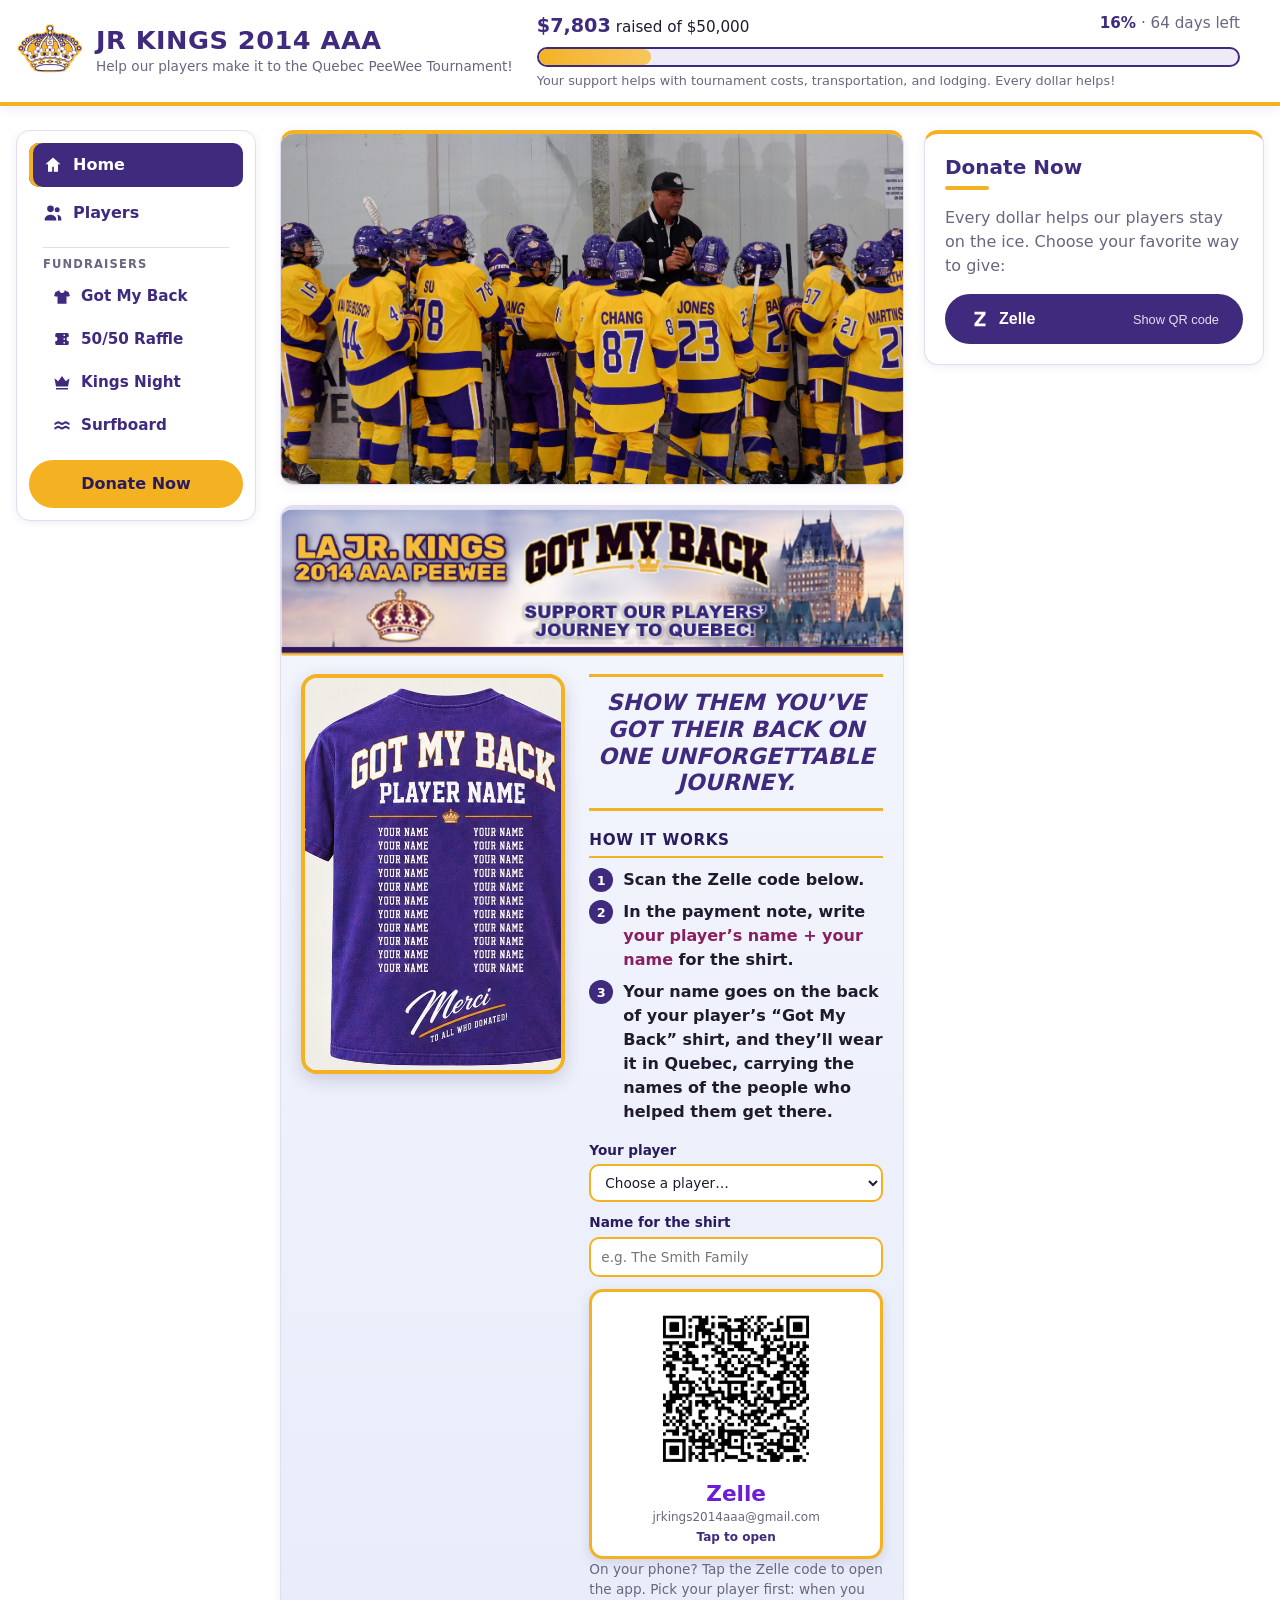
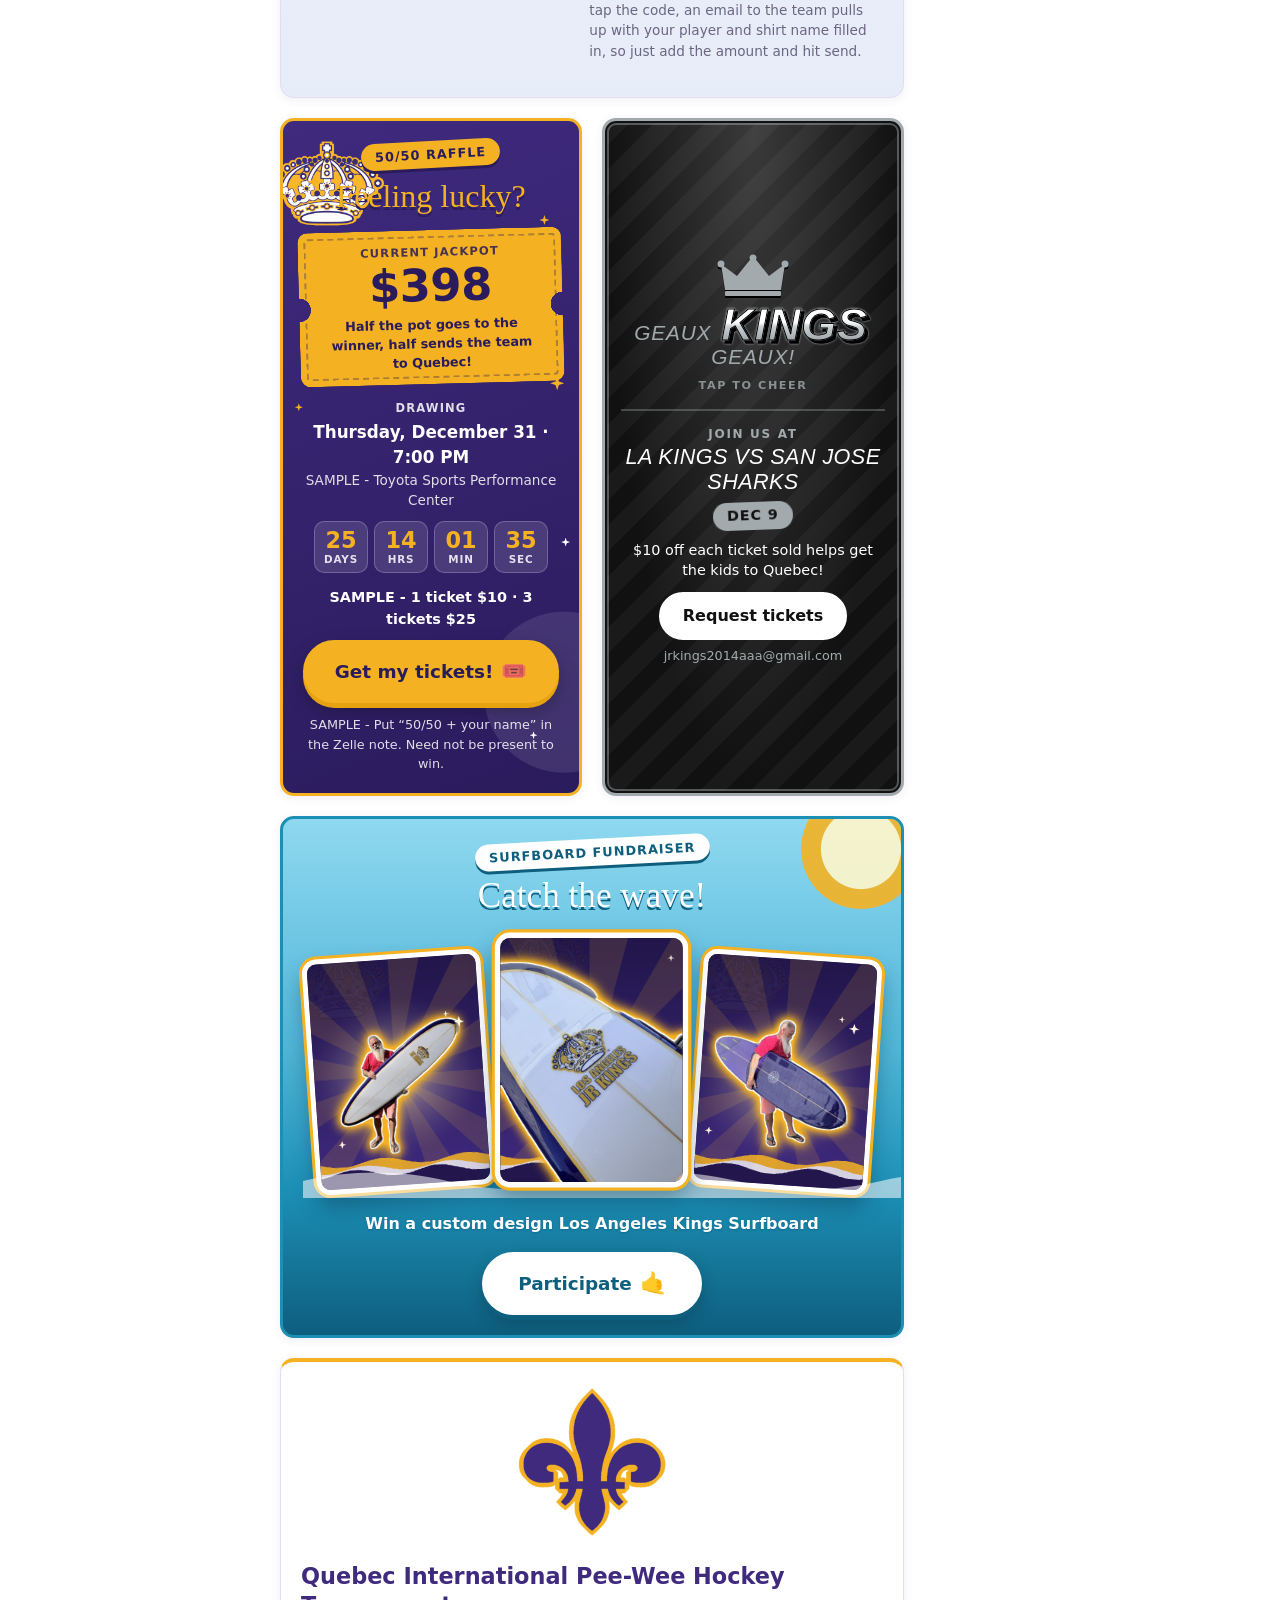
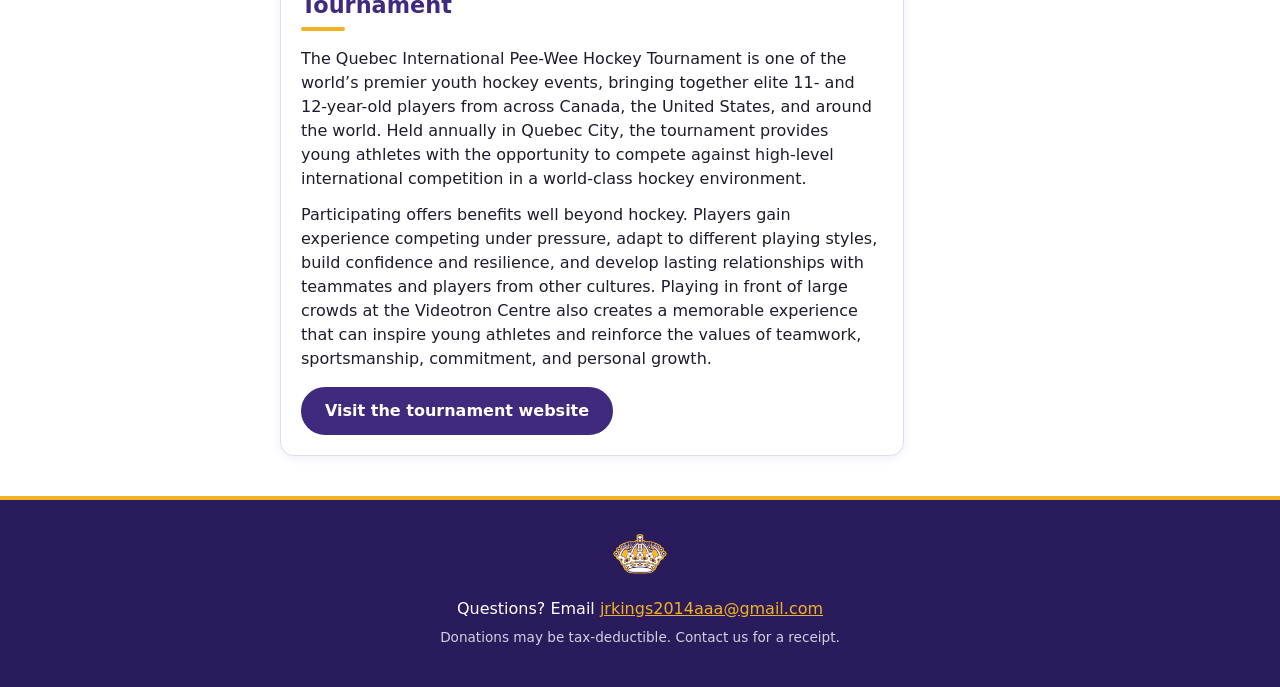
==== commit da5af404: "Show photos of the real surfboard on Jr Kings backgrounds in the surfboard tile Co-Authored-By: Clau" ====
--- a/index.html
+++ b/index.html
@@ -9,7 +9,7 @@
   <link rel="preconnect" href="https://fonts.gstatic.com" crossorigin>
   <link rel="stylesheet" href="https://fonts.googleapis.com/css2?family=Pacifico&display=swap">
   <link rel="stylesheet" href="theme.css?v=6">
-  <link rel="stylesheet" href="styles.css?v=21">
+  <link rel="stylesheet" href="styles.css?v=23">
 </head>
 <body data-page="home">
   <!-- Header, sidebar, and footer are filled in by app.js (shared across pages). -->
@@ -108,6 +108,7 @@
             <div class="surf-sun" aria-hidden="true"></div>
             <p id="surf-kicker" class="surf-kicker"></p>
             <h2 id="surf-title" class="surf-title"></h2>
+            <div id="surf-photos" class="surf-photos" hidden></div>
             <div class="surf-scene" aria-hidden="true">
               <svg class="surf-board" viewBox="0 0 600 160">
                 <defs>
@@ -168,6 +169,6 @@
 
   <footer id="site-footer" class="site-footer"></footer>
 
-  <script src="app.js?v=24"></script>
+  <script src="app.js?v=25"></script>
 </body>
 </html>
--- a/styles.css
+++ b/styles.css
@@ -434,6 +434,7 @@
   --surf-deep: #0E5E7E;
   order: 0;
   position: relative;
+  min-width: 0;
   overflow: hidden;
   text-align: center;
   color: #FFFFFF;
@@ -500,6 +501,52 @@
   0%, 100% { transform: translateY(0) rotate(-1.5deg); }
   50% { transform: translateY(-8px) rotate(1.5deg); }
 }
+
+/* Photos of the real board: three framed shots, the middle one raised, all bobbing out of step.
+   On narrow screens they become a swipeable row. */
+.surf.has-photos .surf-board { display: none; }
+.surf.has-photos .surf-scene { margin-top: -26px; }
+.surf-photos {
+  display: grid;
+  grid-template-columns: repeat(3, minmax(0, 1fr));
+  gap: 14px;
+  align-items: center;
+  max-width: 640px;
+  margin: 14px auto 0;
+  padding: 22px 6px 0;
+}
+.surf-photo {
+  display: block;
+  border: 5px solid #FFFFFF;
+  border-radius: 14px;
+  overflow: hidden;
+  background: var(--primary-dark);
+  box-shadow: 0 0 0 3px var(--accent), 0 12px 22px rgba(14, 50, 80, 0.45);
+  transform: rotate(-4deg);
+  animation: surf-photo-bob 4s ease-in-out infinite;
+  transition: box-shadow 0.2s;
+}
+.surf-photo:nth-child(2) { transform: translateY(-12px) scale(1.08); z-index: 1; animation-delay: -1.3s; }
+.surf-photo:nth-child(3) { transform: rotate(4deg); animation-delay: -2.6s; }
+.surf-photo:hover, .surf-photo:focus-visible {
+  box-shadow: 0 0 0 4px var(--accent), 0 0 28px rgba(244, 178, 35, 0.9), 0 12px 22px rgba(14, 50, 80, 0.45);
+}
+.surf-photo img { display: block; width: 100%; aspect-ratio: 3 / 4; object-fit: cover; }
+@keyframes surf-photo-bob {
+  0%, 100% { translate: 0 0; }
+  50% { translate: 0 -6px; }
+}
+@container (max-width: 520px) {
+  .surf-photos {
+    display: flex;
+    overflow-x: auto;
+    scroll-snap-type: x mandatory;
+    margin-inline: -20px;
+    padding: 16px 20px 6px;
+  }
+  .surf-photo { flex: 0 0 62%; scroll-snap-align: center; }
+}
+
 .surf-waves {
   display: block;
   width: 200%;
@@ -538,9 +585,18 @@
   color: var(--on-primary);
   border: 3px solid var(--accent);
   background:
-    radial-gradient(circle at 15% 10%, color-mix(in srgb, var(--accent) 30%, transparent) 0 60px, transparent 61px),
     radial-gradient(circle at 95% 85%, color-mix(in srgb, var(--on-primary) 10%, transparent) 0 80px, transparent 81px),
     linear-gradient(160deg, var(--primary) 0%, var(--primary-dark) 100%);
+}
+/* Team logo in the top-left corner, behind the content */
+.fifty::before {
+  content: "";
+  position: absolute;
+  top: calc(10% - 60px);
+  left: calc(15% - 60px);
+  width: 120px;
+  height: 120px;
+  background: url("Images/logo.png") center / contain no-repeat;
 }
 .fifty > *:not(.fifty-sparkles) { position: relative; }
 
@@ -1008,7 +1064,7 @@
   .progress-fill { transition: none; }
   .fifty-sparkles i, .fifty-ticket, .fifty-btn, .fifty-btn:hover { animation: none; }
   .go-kings::before, .go-kings-crown { animation: none; }
-  .surf-board, .surf-waves { animation: none; }
+  .surf-board, .surf-waves, .surf-photo { animation: none; }
 }
 
 /* ---------- Phone refinements ---------- */
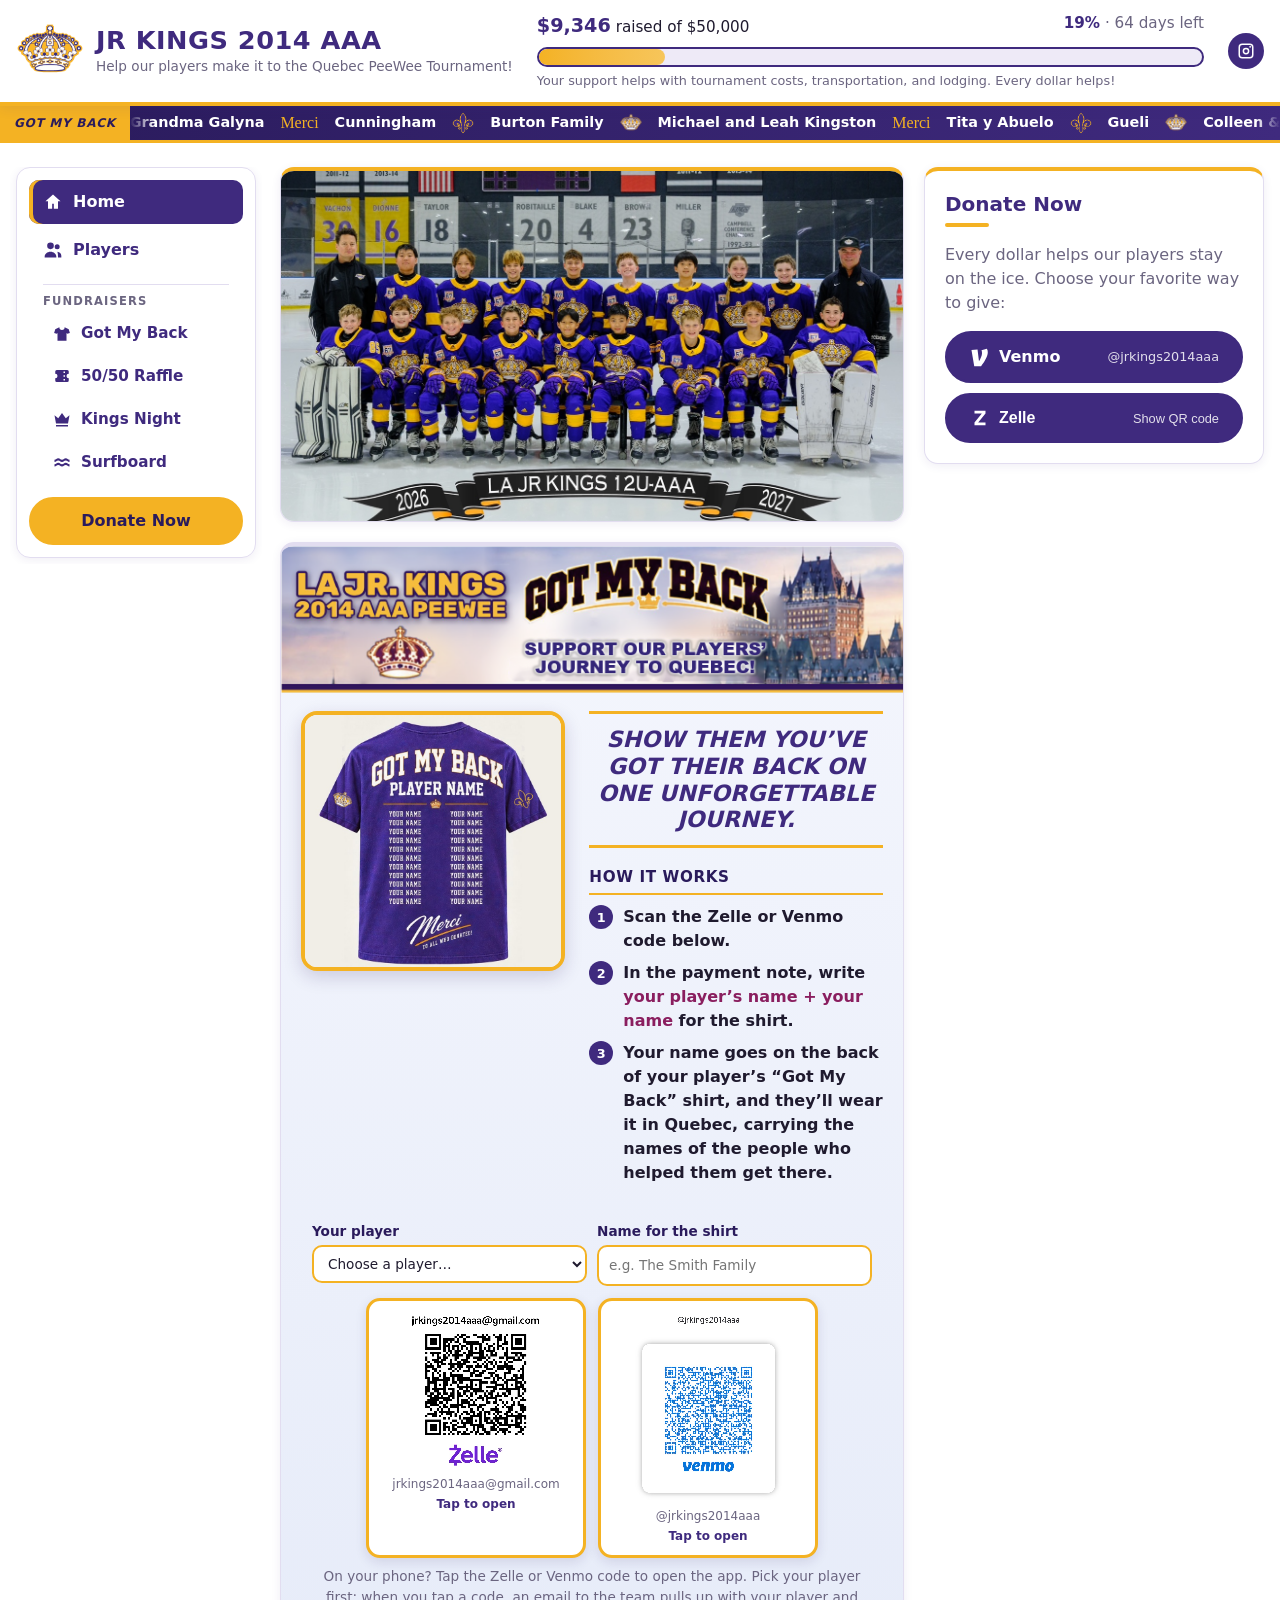
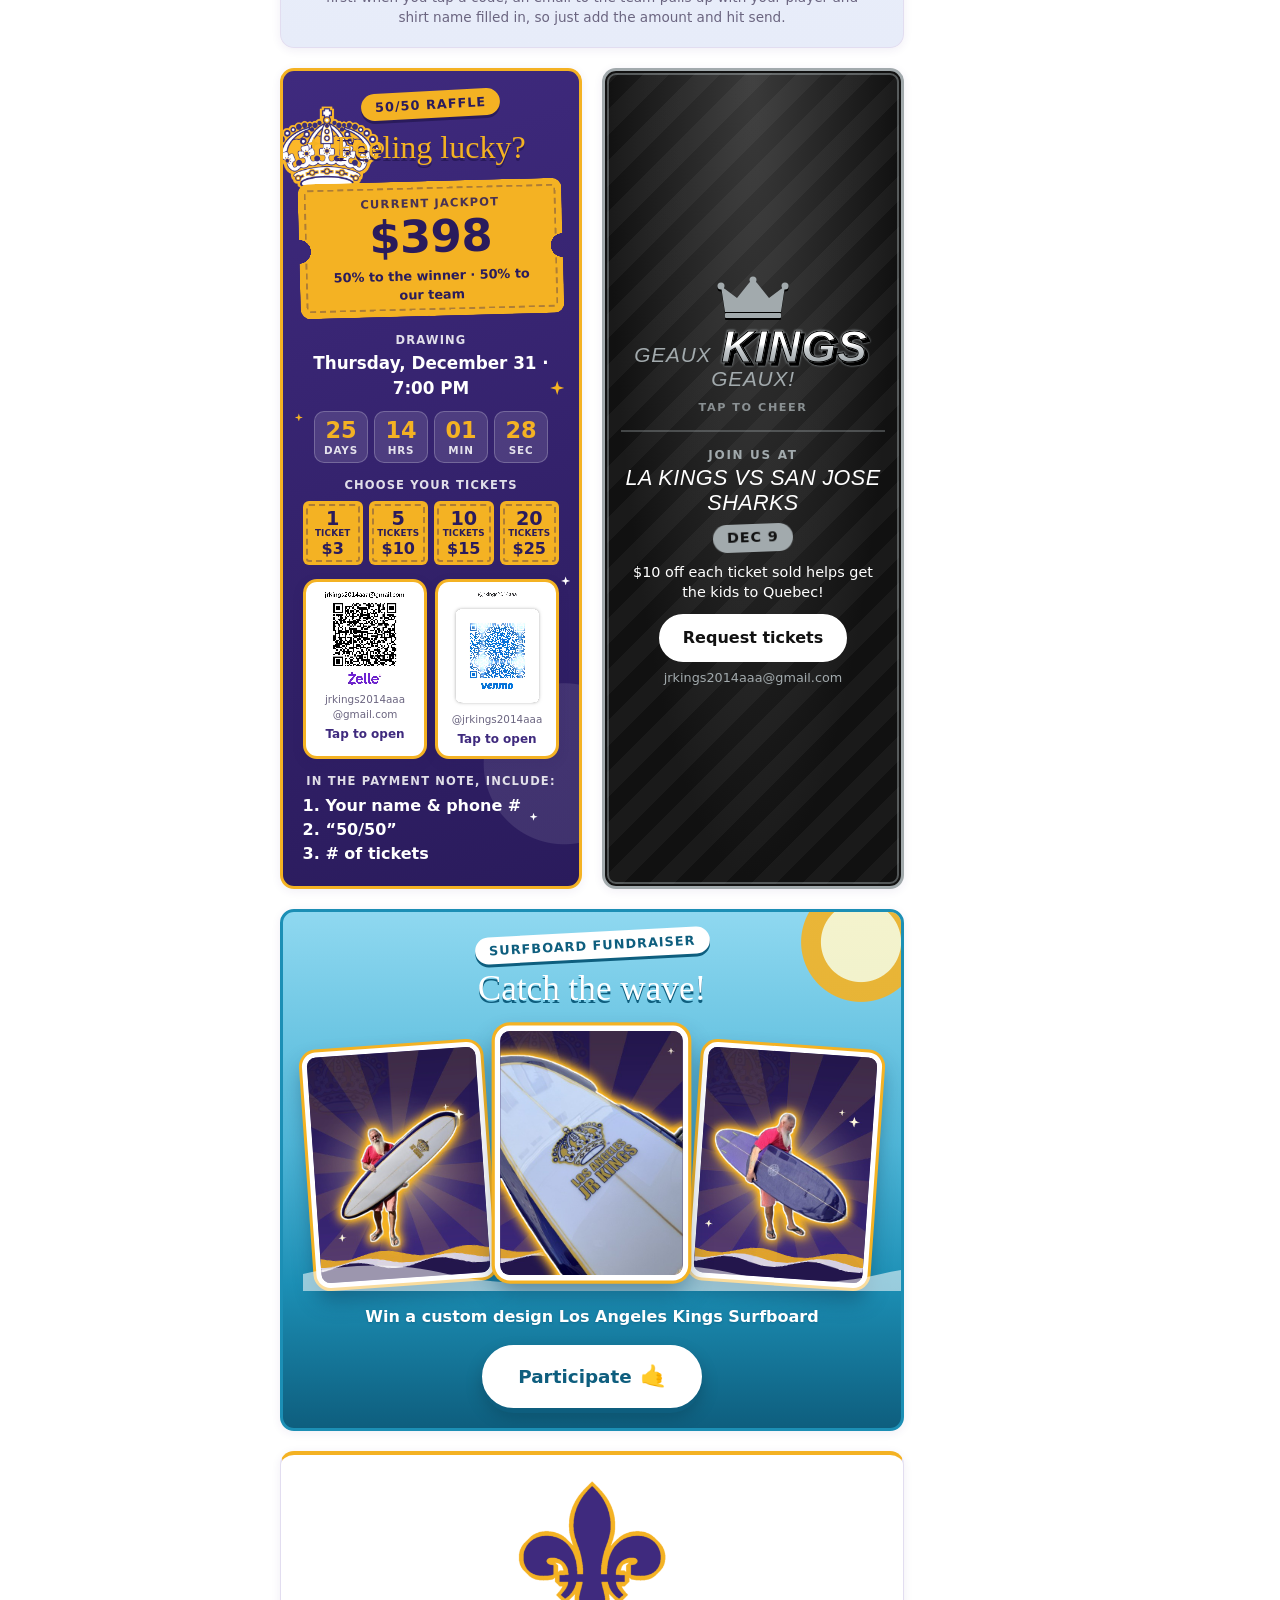
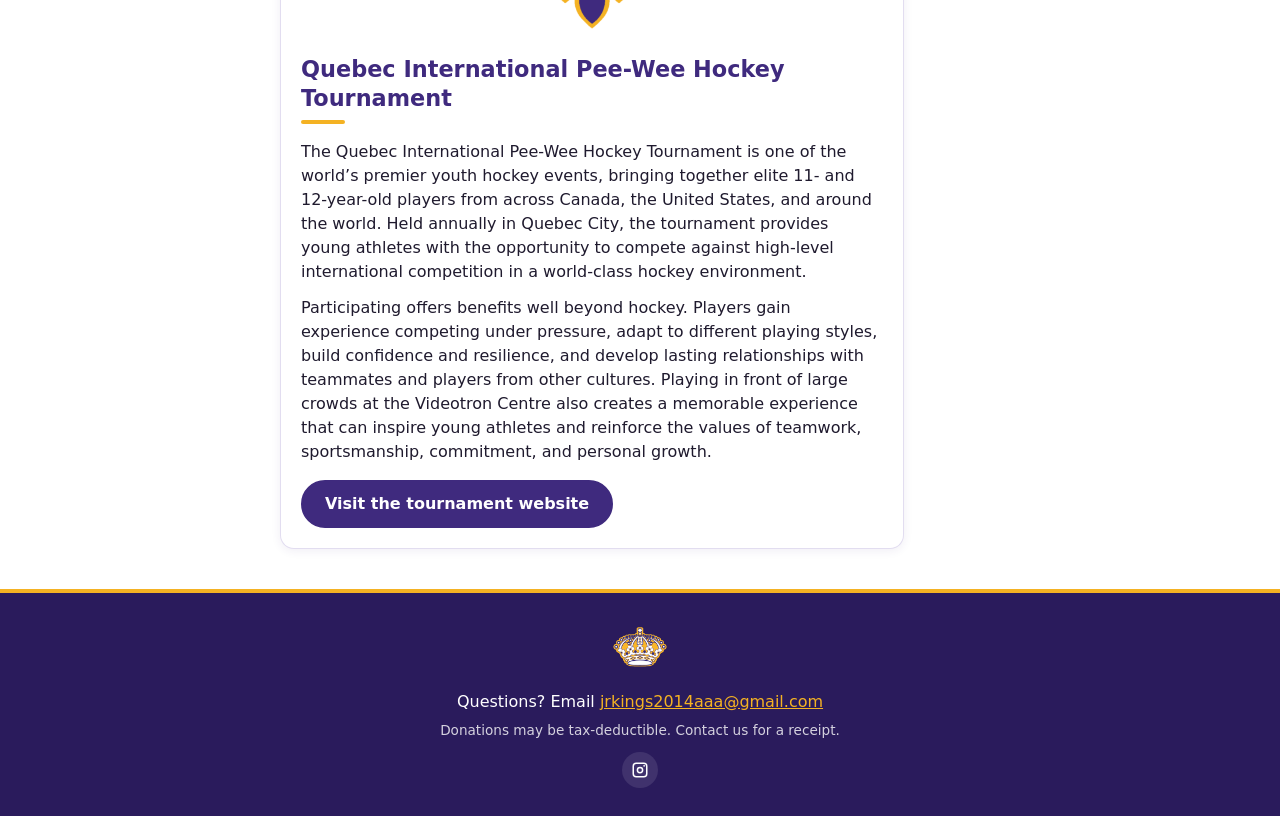
==== commit c77fc703: "Remove duplicate Zelle/Venmo labels on QR codes, update site content Drop the brand label under the " ====
--- a/index.html
+++ b/index.html
@@ -9,11 +9,13 @@
   <link rel="preconnect" href="https://fonts.gstatic.com" crossorigin>
   <link rel="stylesheet" href="https://fonts.googleapis.com/css2?family=Pacifico&display=swap">
   <link rel="stylesheet" href="theme.css?v=6">
-  <link rel="stylesheet" href="styles.css?v=23">
+  <link rel="stylesheet" href="styles.css?v=28">
 </head>
 <body data-page="home">
   <!-- Header, sidebar, and footer are filled in by app.js (shared across pages). -->
   <header id="site-header" class="site-header"></header>
+  <!-- Scrolling thank-you strip with every player's Got My Back supporters -->
+  <div id="donor-ticker" class="donor-ticker" hidden></div>
 
   <div class="layout">
     <div class="left-col">
@@ -41,11 +43,12 @@
                 <h2 id="alert-title"></h2>
                 <p id="alert-text" hidden></p>
                 <div id="alert-steps" hidden></div>
-                <div id="alert-pay" class="alert-pay" hidden></div>
                 <div id="alert-info" class="alert-info" hidden></div>
                 <a id="alert-link" class="btn btn-accent" href="#" target="_blank" rel="noopener" hidden></a>
               </div>
             </div>
+            <!-- Player picker and pay codes run across the whole box, under the shirt and the steps -->
+            <div id="alert-pay" class="alert-pay" hidden></div>
           </section>
 
           <!-- 50/50 raffle and Geaux Kings side by side (stacked on narrow screens) -->
@@ -69,11 +72,13 @@
                 <p id="fifty-done" class="fifty-done" hidden></p>
               </div>
 
-              <p id="fifty-tickets" class="fifty-tickets" hidden></p>
-              <a id="fifty-btn" class="btn fifty-btn" href="#donate">
+              <div id="fifty-tickets" class="fifty-tickets" hidden></div>
+              <div id="fifty-pay" class="fifty-pay" hidden></div>
+              <a id="fifty-btn" class="btn fifty-btn" href="#donate" hidden>
                 <span id="fifty-btn-text"></span>
                 <span class="fifty-btn-icon" aria-hidden="true">🎟️</span>
               </a>
+              <div id="fifty-how" class="fifty-how" hidden></div>
               <p id="fifty-note" class="fifty-note" hidden></p>
             </section>
 
@@ -169,6 +174,6 @@
 
   <footer id="site-footer" class="site-footer"></footer>
 
-  <script src="app.js?v=25"></script>
+  <script src="app.js?v=27"></script>
 </body>
 </html>
--- a/styles.css
+++ b/styles.css
@@ -107,6 +107,46 @@
   .logo { width: 68px; }
   .team-name { font-size: 1.6rem; }
 }
+
+/* ---------- Got My Back supporters strip (under the header) ---------- */
+.donor-ticker {
+  display: flex;
+  align-items: stretch;
+  overflow: hidden;
+  background: linear-gradient(90deg, var(--primary-dark), var(--primary));
+  color: var(--on-primary);
+  border-bottom: 3px solid var(--accent);
+}
+.ticker-label {
+  flex: 0 0 auto;
+  display: flex;
+  align-items: center;
+  padding: 0 14px;
+  background: var(--accent);
+  color: var(--on-accent);
+  font-size: 0.75rem;
+  font-style: italic;
+  font-weight: 900;
+  letter-spacing: 0.06em;
+  text-transform: uppercase;
+  white-space: nowrap;
+}
+.ticker-viewport {
+  flex: 1;
+  min-width: 0;
+  overflow: hidden;
+  -webkit-mask: linear-gradient(90deg, transparent, #000 24px, #000 calc(100% - 24px), transparent);
+          mask: linear-gradient(90deg, transparent, #000 24px, #000 calc(100% - 24px), transparent);
+}
+.ticker-belt { display: flex; width: max-content; animation: ticker-scroll var(--ticker-duration, 60s) linear infinite; }
+.donor-ticker:hover .ticker-belt { animation-play-state: paused; }
+/* The gap after the last item matches the gap between items, so the two copies join seamlessly */
+.ticker-track { display: flex; align-items: center; gap: 16px; margin: 0; padding: 6px 16px 6px 0; list-style: none; }
+.ticker-track li { display: flex; align-items: center; white-space: nowrap; }
+.ticker-name { font-size: 0.9rem; font-weight: 700; }
+.ticker-merci { font-family: 'Pacifico', 'Brush Script MT', cursive; font-size: 1rem; line-height: 1; color: var(--accent); }
+.ticker-icon { display: block; width: auto; height: 22px; }
+@keyframes ticker-scroll { to { transform: translateX(-50%); } }
 
 /* ---------- Page layout: sidebar + content ---------- */
 .layout {
@@ -365,7 +405,9 @@
   font-size: 0.8rem; font-weight: 800;
 }
 .alert-em { color: #8A1E5F; font-weight: 800; }
-.alert-pay { margin-bottom: 16px; }
+.alert-pay { max-width: 560px; margin: 20px auto 0; }
+.alert-pay .pay-grid { grid-template-columns: repeat(auto-fit, minmax(130px, 220px)); justify-content: center; }
+.alert-pay .pay-note { text-align: center; }
 .pay-grid { display: grid; grid-template-columns: repeat(auto-fit, minmax(130px, 1fr)); gap: 12px; }
 .pay-card {
   display: flex; flex-direction: column; align-items: center; gap: 2px;
@@ -393,9 +435,6 @@
 }
 .pay-field select:focus, .pay-field input:focus { outline: 2px solid var(--primary); outline-offset: 1px; }
 .pay-qr { display: block; width: 100%; max-width: 170px; height: auto; image-rendering: pixelated; }
-.pay-brand { margin-top: 6px; font-size: 1.35rem; font-weight: 900; line-height: 1.1; }
-.pay-zelle { color: #6D1ED4; }
-.pay-venmo { color: #008CFF; font-style: italic; text-transform: lowercase; }
 .pay-handle { font-size: 0.75rem; color: var(--muted); overflow-wrap: break-word; text-align: center; }
 .pay-tap { font-size: 0.75rem; font-weight: 700; color: var(--primary); }
 .pay-note { margin: 8px 0 0; font-size: 0.85rem; color: var(--muted); }
@@ -707,7 +746,32 @@
 .fifty-unit small { font-size: 0.65rem; font-weight: 700; text-transform: uppercase; letter-spacing: 0.08em; opacity: 0.85; }
 .fifty-done { margin: 10px 0 0; font-weight: 800; color: var(--accent); }
 
-.fifty-tickets { margin: 0 0 10px; font-weight: 700; font-size: 0.9rem; }
+.fifty-tickets { margin: 0 0 14px; font-weight: 700; font-size: 0.9rem; }
+/* Ticket prices as small gold tickets, like the flyer */
+.fifty-tix-row { display: grid; grid-template-columns: repeat(4, minmax(0, 1fr)); gap: 6px; margin-top: 6px; }
+.fifty-tix {
+  display: flex; flex-direction: column; align-items: center;
+  padding: 7px 2px;
+  background: var(--accent);
+  color: var(--on-accent);
+  border-radius: 6px;
+  outline: 2px dashed color-mix(in srgb, var(--on-accent) 35%, transparent);
+  outline-offset: -5px;
+  line-height: 1.1;
+}
+.fifty-tix b { font-size: 1.2rem; font-weight: 900; }
+.fifty-tix span { font-size: 0.55rem; font-weight: 800; letter-spacing: 0.02em; text-transform: uppercase; }
+.fifty-tix strong { margin-top: 2px; font-size: 1rem; font-weight: 900; }
+.fifty-pay { margin-bottom: 14px; }
+/* The tile is narrow, so the two codes sit side by side at a smaller size */
+.fifty-pay .pay-grid { grid-template-columns: repeat(2, minmax(0, 1fr)); gap: 8px; }
+.fifty-pay .pay-card { padding: 8px 6px; }
+.fifty-pay .pay-qr { max-width: 120px; }
+.fifty-pay .pay-handle { font-size: 0.65rem; }
+/* What to put in the payment note */
+.fifty-how { text-align: left; max-width: 260px; margin: 0 auto; }
+.fifty-how .fifty-label { text-align: center; margin-bottom: 4px; }
+.fifty-how-list { margin: 0; padding-left: 1.4em; font-weight: 800; }
 .fifty-btn {
   position: relative;
   width: 100%;
@@ -1065,6 +1129,10 @@
   .fifty-sparkles i, .fifty-ticket, .fifty-btn, .fifty-btn:hover { animation: none; }
   .go-kings::before, .go-kings-crown { animation: none; }
   .surf-board, .surf-waves, .surf-photo { animation: none; }
+  /* No scrolling strip: one copy of the names that can be swiped or scrolled sideways instead */
+  .ticker-belt { animation: none; }
+  .ticker-viewport { overflow-x: auto; }
+  .ticker-track[aria-hidden="true"] { display: none; }
 }
 
 /* ---------- Phone refinements ---------- */
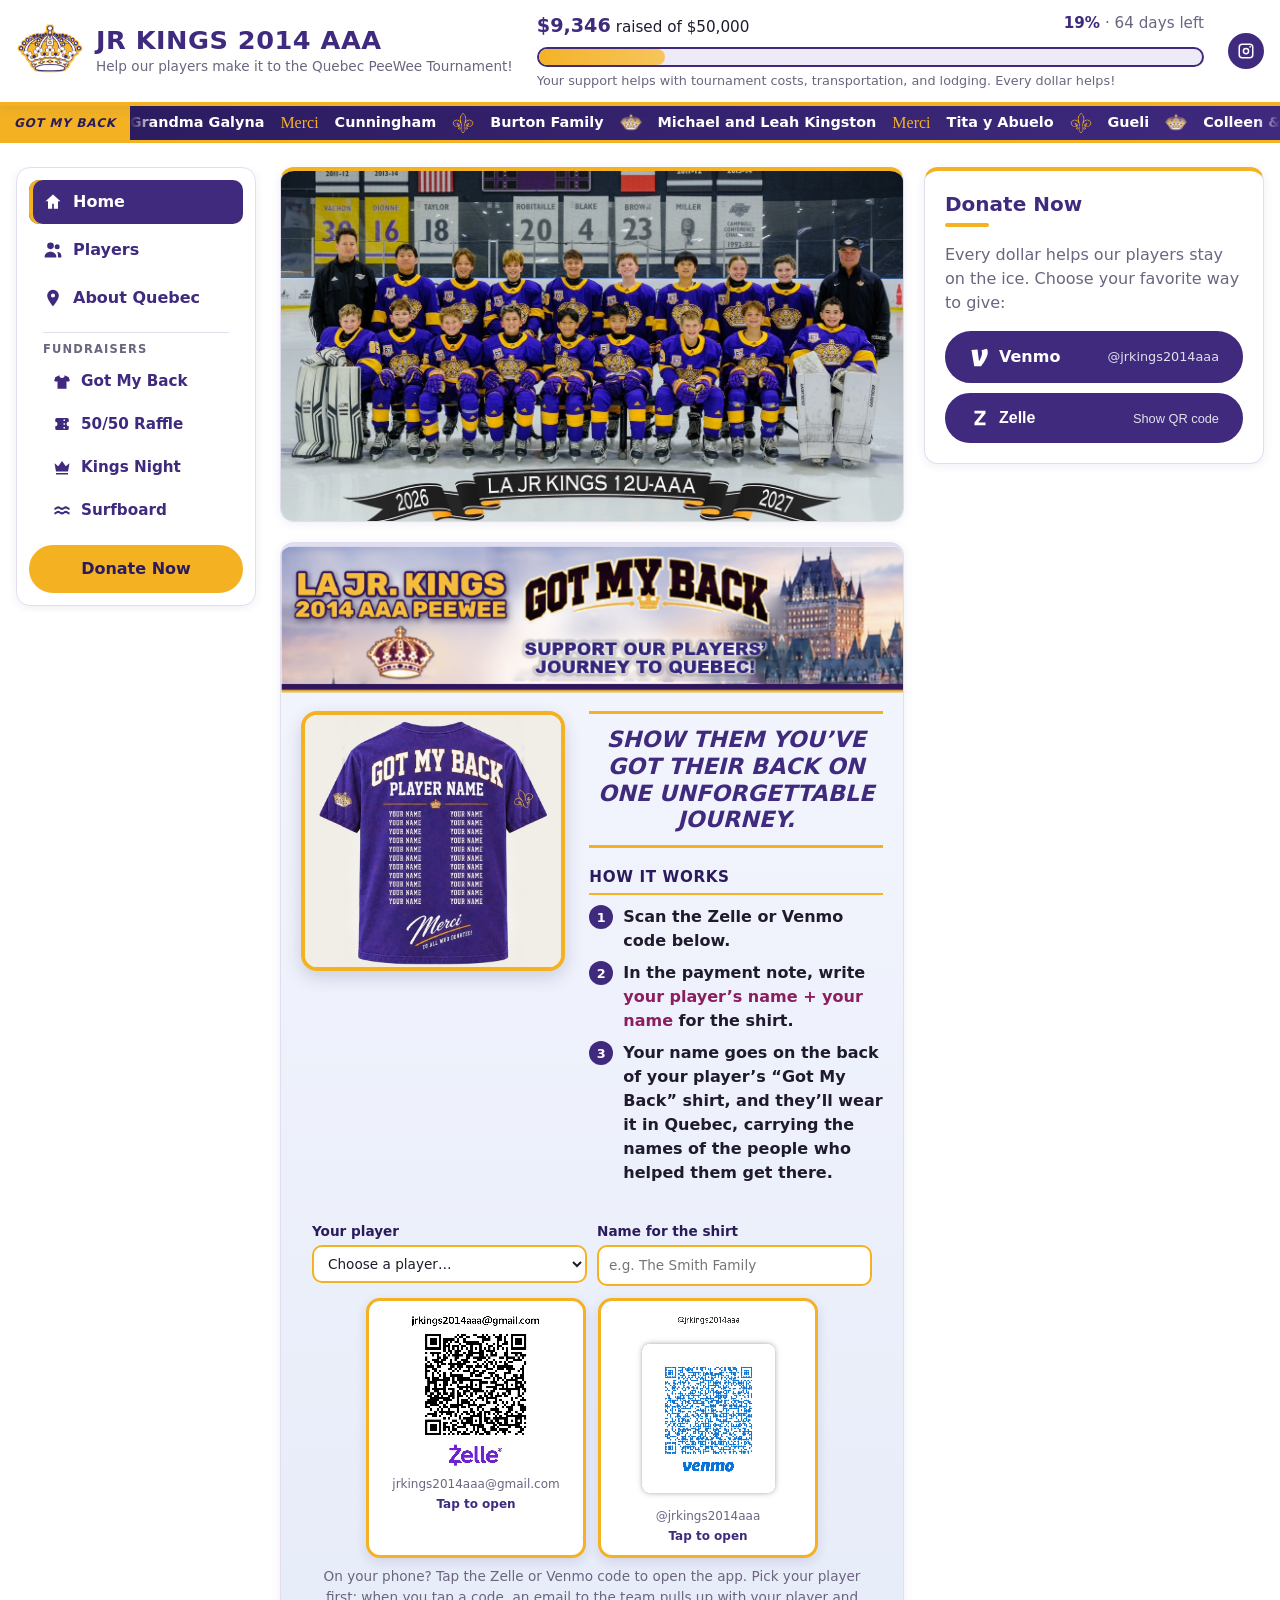
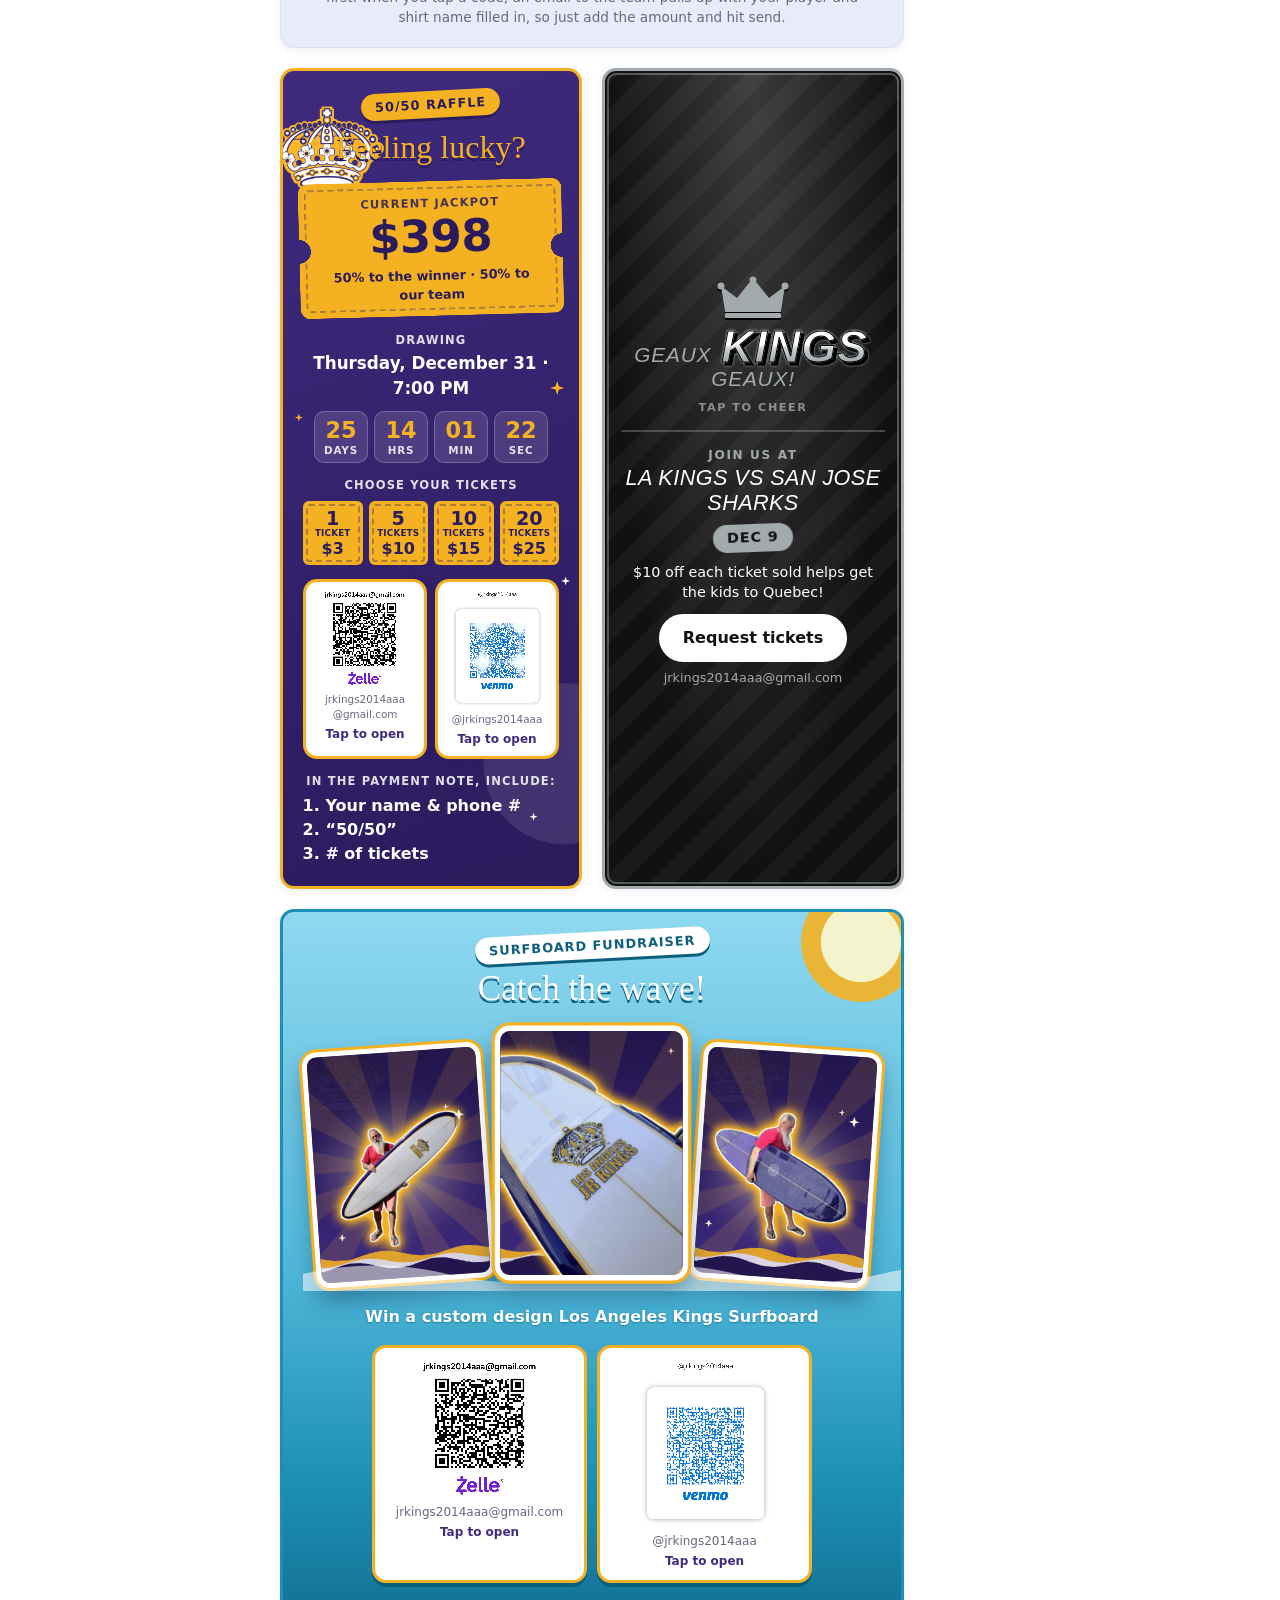
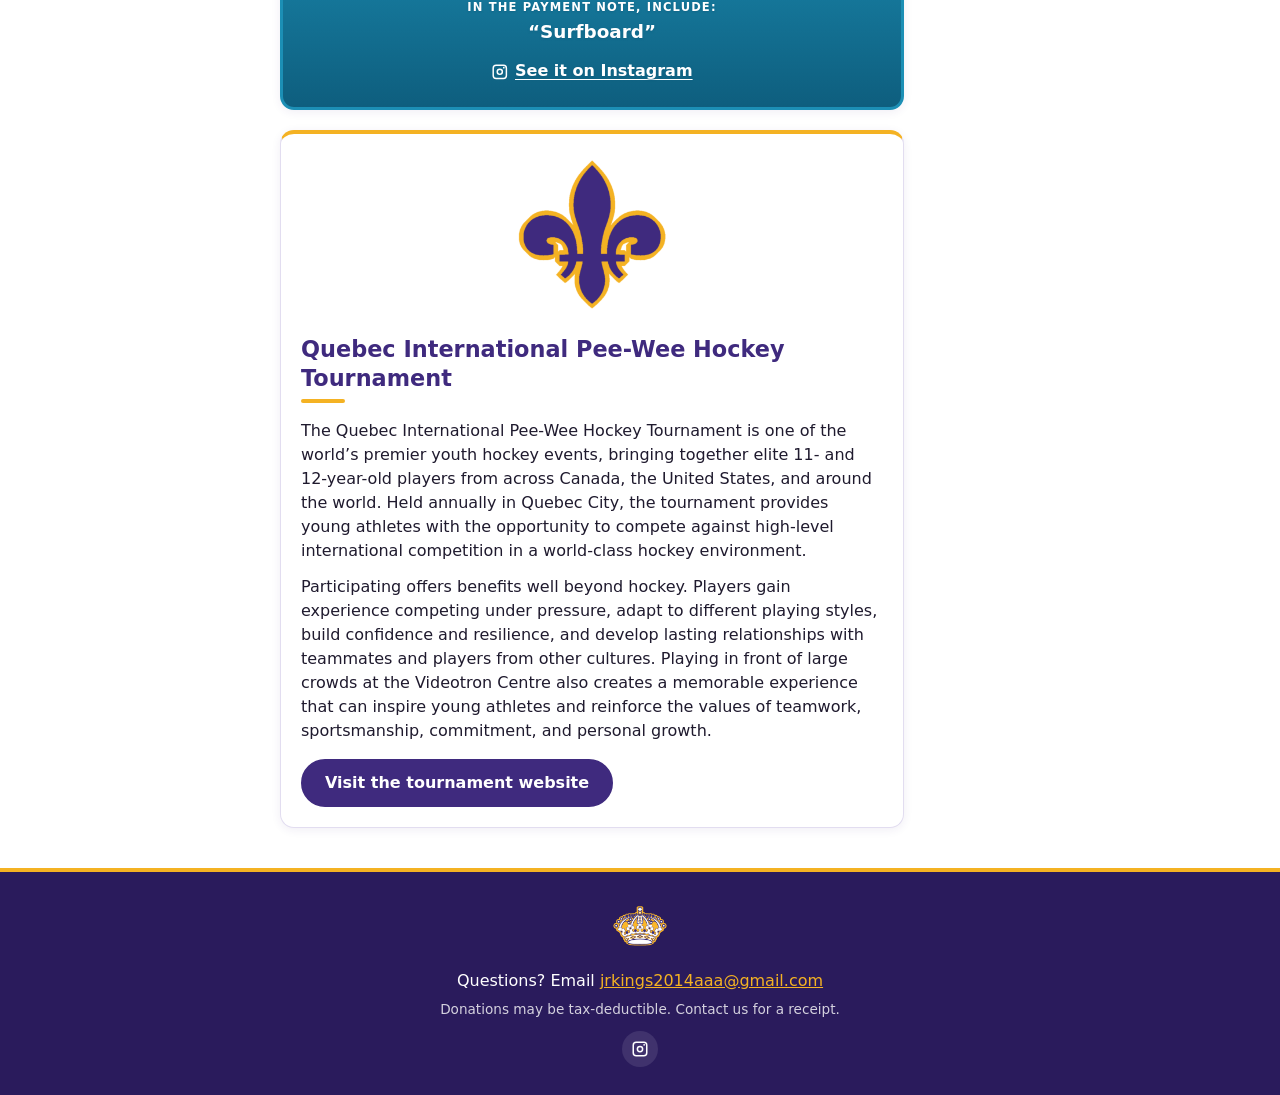
==== commit ccd2522f: "Add Zelle/Venmo codes and payment note to Surfboard tile Replace the Participate button with a plain" ====
--- a/index.html
+++ b/index.html
@@ -108,7 +108,7 @@
             </section>
           </div>
 
-          <!-- Surfboard fundraiser: a board bobbing on the waves, with a participate button -->
+          <!-- Surfboard fundraiser: a board bobbing on the waves, with Zelle / Venmo codes and an Instagram link -->
           <section id="surfboard" class="card surf" aria-labelledby="surf-title" hidden>
             <div class="surf-sun" aria-hidden="true"></div>
             <p id="surf-kicker" class="surf-kicker"></p>
@@ -142,10 +142,9 @@
               </svg>
             </div>
             <p id="surf-text" class="surf-text" hidden></p>
-            <a id="surf-btn" class="btn surf-btn" href="#donate">
-              <span id="surf-btn-text"></span>
-              <span class="surf-btn-icon" aria-hidden="true">🤙</span>
-            </a>
+            <div id="surf-pay" class="surf-pay" hidden></div>
+            <div id="surf-how" class="surf-how" hidden></div>
+            <a id="surf-link" class="surf-link" href="#" target="_blank" rel="noopener" hidden></a>
             <p id="surf-note" class="surf-note" hidden></p>
           </section>
 
--- a/styles.css
+++ b/styles.css
@@ -598,22 +598,28 @@
   to { transform: translateX(-50%); }
 }
 .surf-text { margin: 14px auto 0; max-width: 46ch; font-weight: 600; text-shadow: 0 1px 2px rgba(14, 94, 126, 0.6); }
-.surf-btn {
-  position: relative;
-  margin-top: 16px;
-  min-width: 220px;
-  padding-block: 14px;
-  font-size: 1.15rem;
-  font-weight: 900;
-  background: #FFFFFF;
-  border-color: #FFFFFF;
-  color: var(--surf-deep);
-  box-shadow: 0 5px 0 var(--surf-deep), 0 8px 18px rgba(0, 0, 0, 0.2);
-}
-.surf-btn:hover { background: var(--accent); border-color: var(--accent); color: var(--on-accent); }
-.surf-btn:active { transform: translateY(4px); box-shadow: 0 1px 0 var(--surf-deep); }
-.surf-btn-icon { display: inline-block; font-size: 1.3rem; transition: transform 0.2s; }
-.surf-btn:hover .surf-btn-icon { transform: rotate(-20deg) scale(1.2); }
+/* The two codes sit side by side on white cards, like the 50/50 tile */
+.surf-pay { margin: 16px auto 0; max-width: 440px; }
+.surf-pay .pay-grid { grid-template-columns: repeat(2, minmax(0, 1fr)); gap: 10px; }
+.surf-pay .pay-card { box-shadow: 0 4px 0 var(--surf-deep); }
+.surf-pay .pay-qr { max-width: 150px; }
+.surf-how { margin-top: 16px; text-shadow: 0 1px 2px rgba(14, 94, 126, 0.6); }
+.surf-how .fifty-label { opacity: 1; }
+.surf-how-item { margin: 2px 0 0; font-size: 1.15rem; font-weight: 900; }
+.surf-how-list { display: inline-block; margin: 4px 0 0; padding-left: 1.4em; text-align: left; font-weight: 800; }
+.surf-link {
+  display: inline-flex;
+  align-items: center;
+  gap: 6px;
+  margin-top: 14px;
+  font-weight: 700;
+  color: #FFFFFF;
+  text-decoration: underline;
+  text-underline-offset: 3px;
+  text-shadow: 0 1px 2px rgba(14, 94, 126, 0.6);
+}
+.surf-link:hover { color: var(--accent); }
+.surf-link svg { width: 1.1em; height: 1.1em; fill: currentColor; }
 .surf-note { margin: 12px 0 0; font-size: 0.8rem; opacity: 0.9; }
 
 /* ---------- 50/50 raffle ---------- */
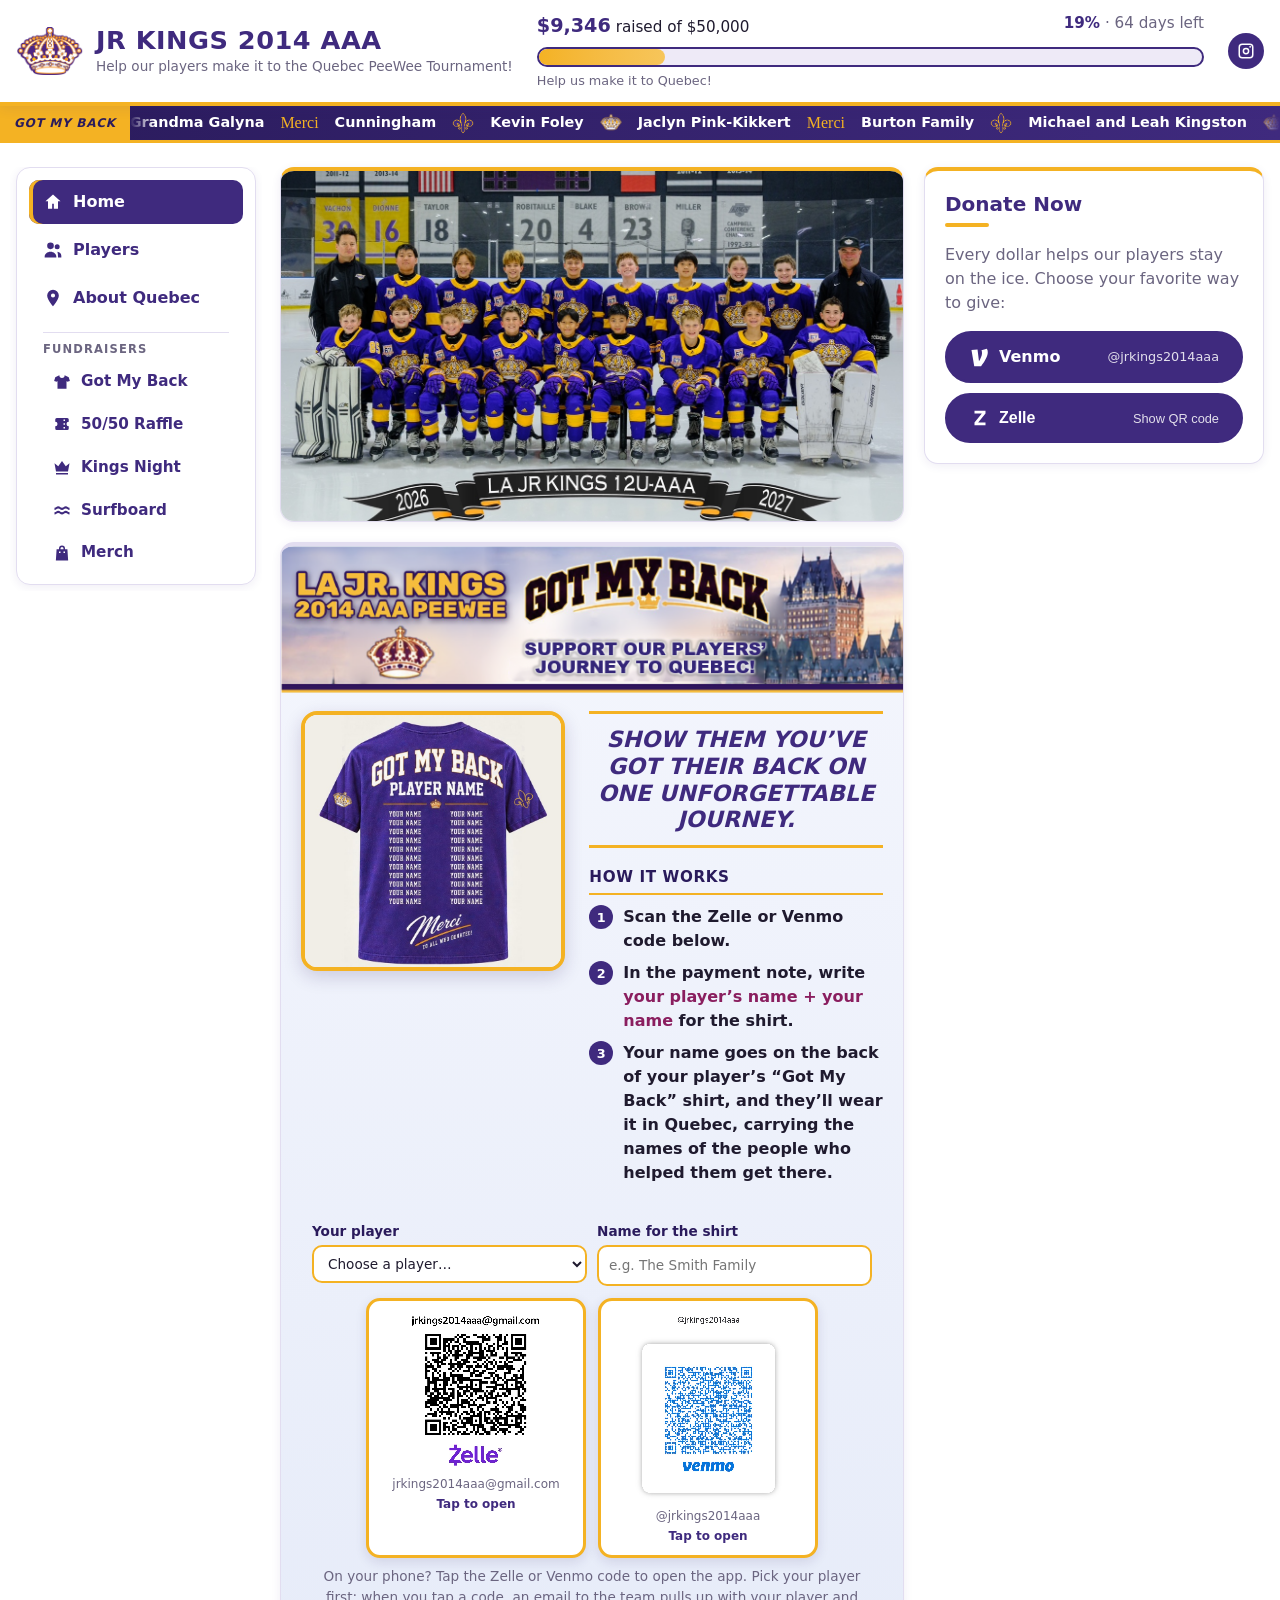
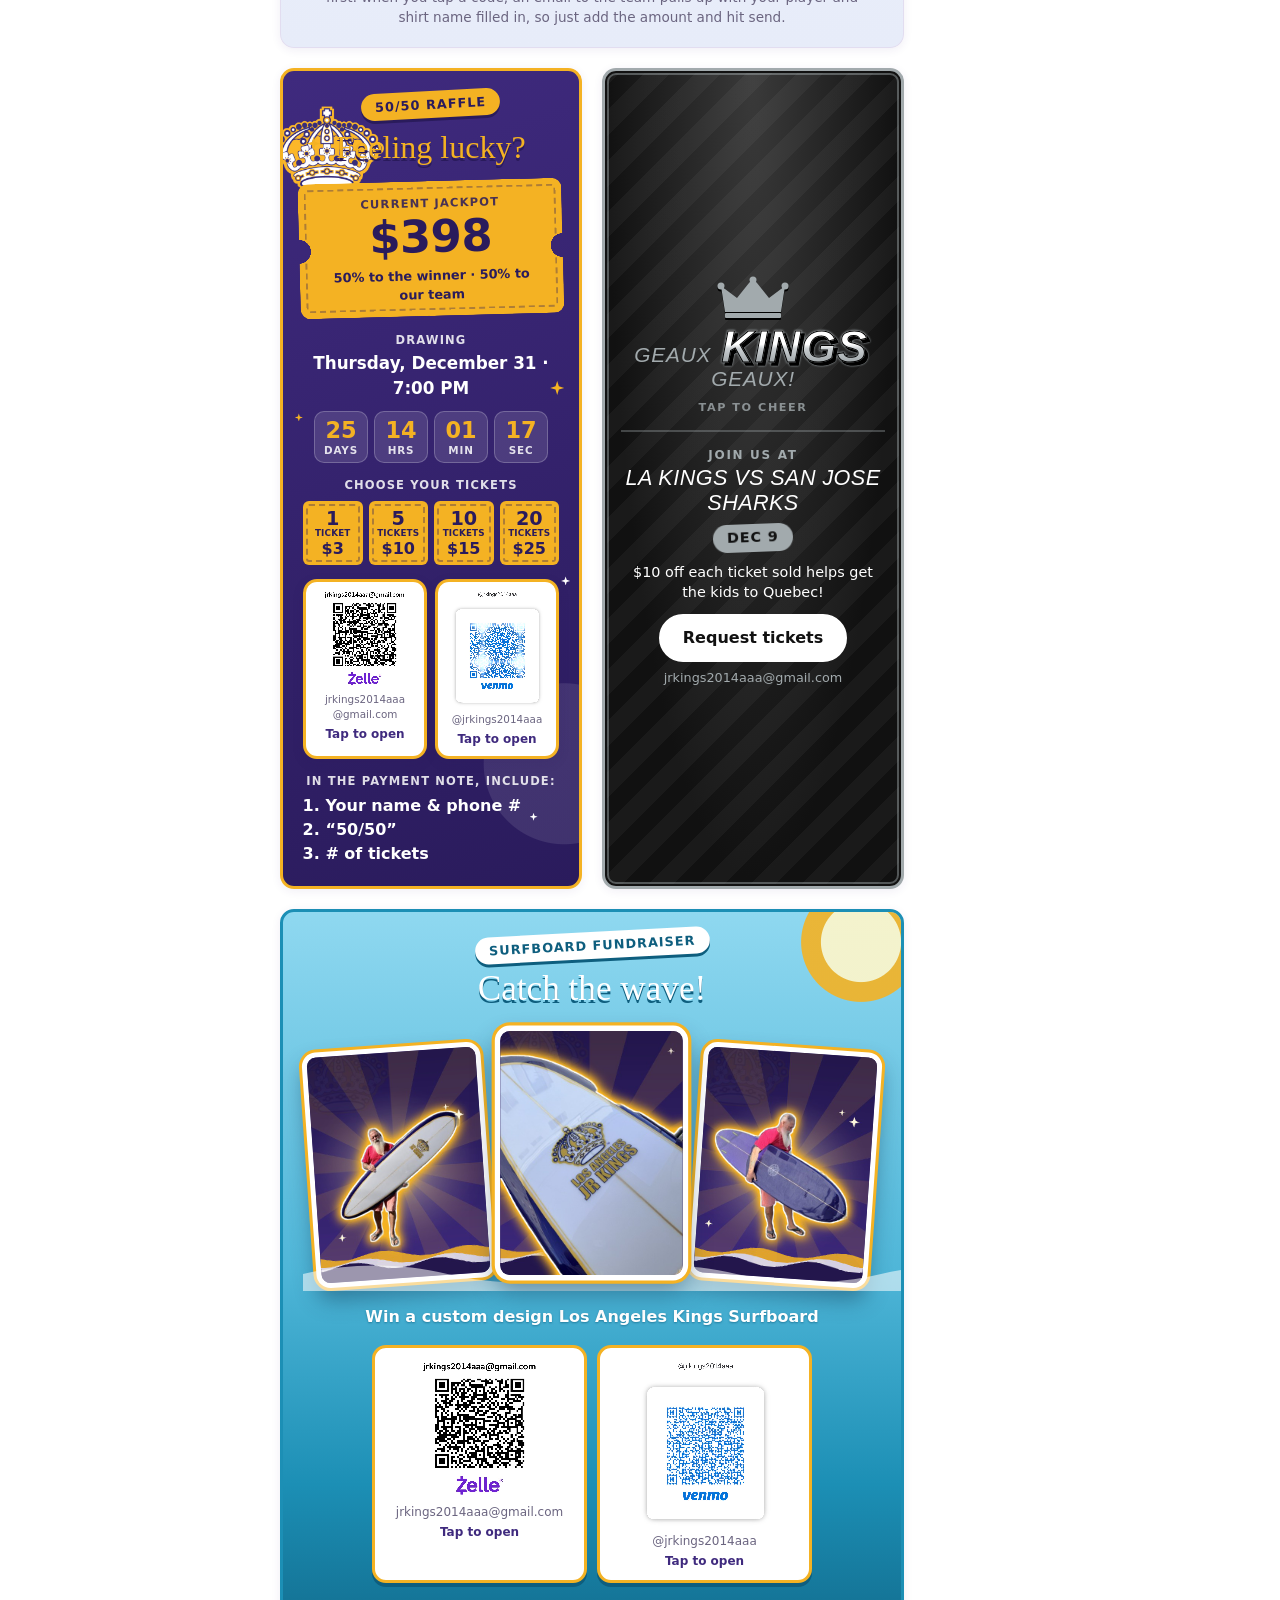
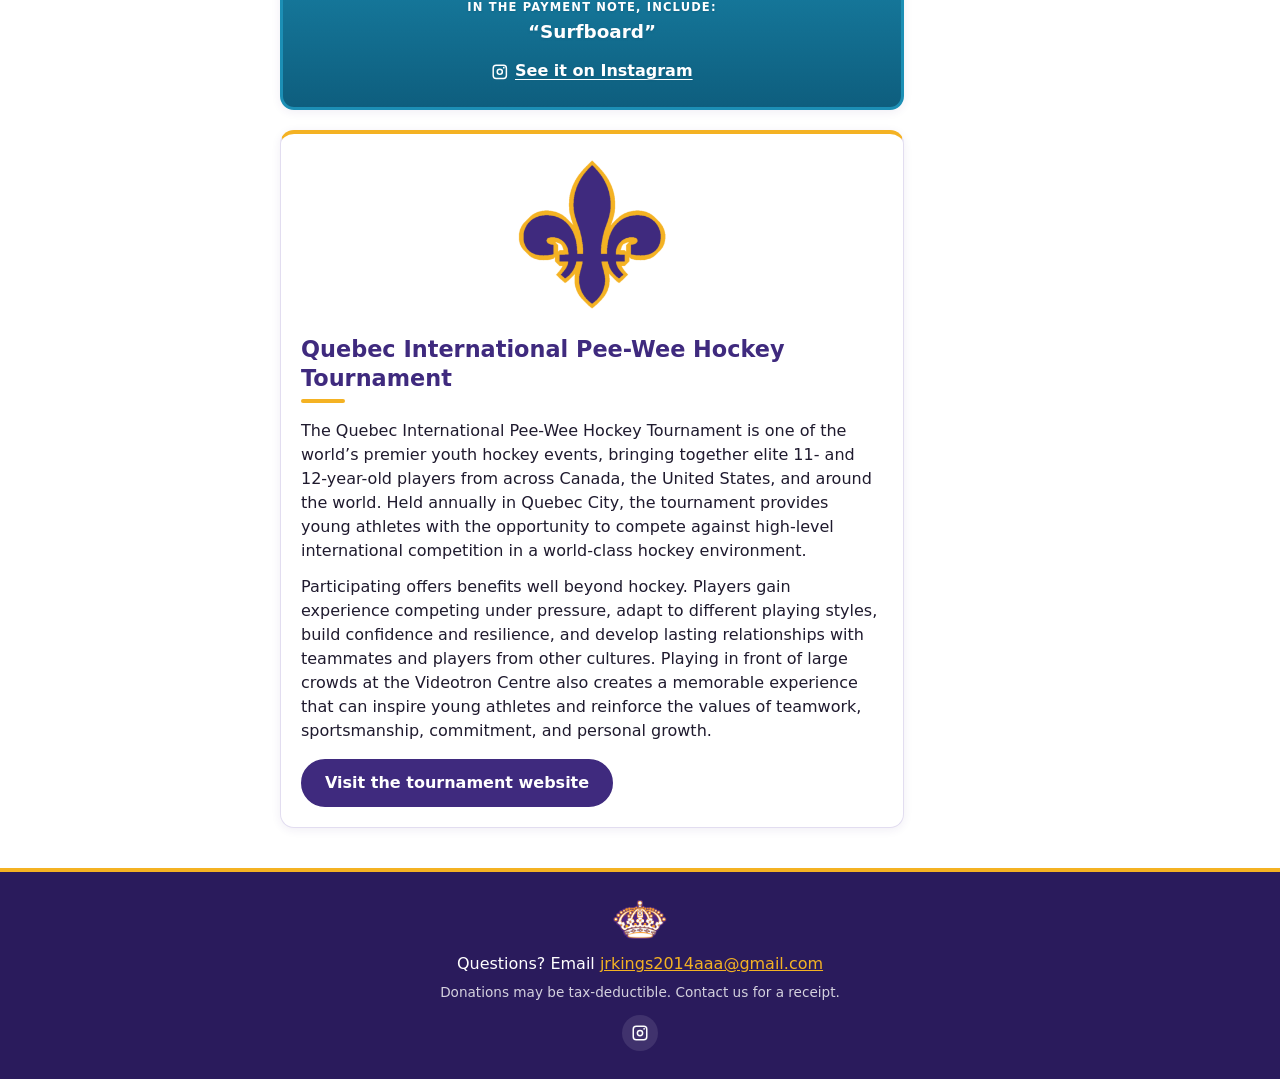
==== commit 406c48c9: "Remove Donate Now from the menu, new crown logo, regroup menus Drop the Donate Now button from the s" ====
--- a/index.html
+++ b/index.html
@@ -9,7 +9,7 @@
   <link rel="preconnect" href="https://fonts.gstatic.com" crossorigin>
   <link rel="stylesheet" href="https://fonts.googleapis.com/css2?family=Pacifico&display=swap">
   <link rel="stylesheet" href="theme.css?v=6">
-  <link rel="stylesheet" href="styles.css?v=28">
+  <link rel="stylesheet" href="styles.css?v=29">
 </head>
 <body data-page="home">
   <!-- Header, sidebar, and footer are filled in by app.js (shared across pages). -->
@@ -173,6 +173,6 @@
 
   <footer id="site-footer" class="site-footer"></footer>
 
-  <script src="app.js?v=27"></script>
+  <script src="app.js?v=28"></script>
 </body>
 </html>
--- a/styles.css
+++ b/styles.css
@@ -190,8 +190,6 @@
   color: var(--on-primary);
   box-shadow: inset 4px 0 0 var(--accent);
 }
-.sidebar-donate { padding-block: 8px; }
-
 /* Nav group (e.g. "Fundraisers"): small heading with its links underneath */
 .nav-group { flex: 1 1 100%; }
 .nav-group-title {
@@ -234,7 +232,6 @@
   .nav-link { padding: 10px 14px; }
   .nav-sublist { flex-direction: column; padding-left: 10px; }
   .nav-sublist .nav-link { padding-block: 8px; }
-  .sidebar-donate { margin-top: 8px; }
 
 }
 
@@ -1144,7 +1141,6 @@
 /* ---------- Phone refinements ---------- */
 @media (max-width: 899px) {
   .nav-list { flex: 1 1 100%; justify-content: space-between; }
-  .sidebar-donate { flex: 1 1 100%; }
 }
 @media (max-width: 599px) {
   .tagline { display: none; }
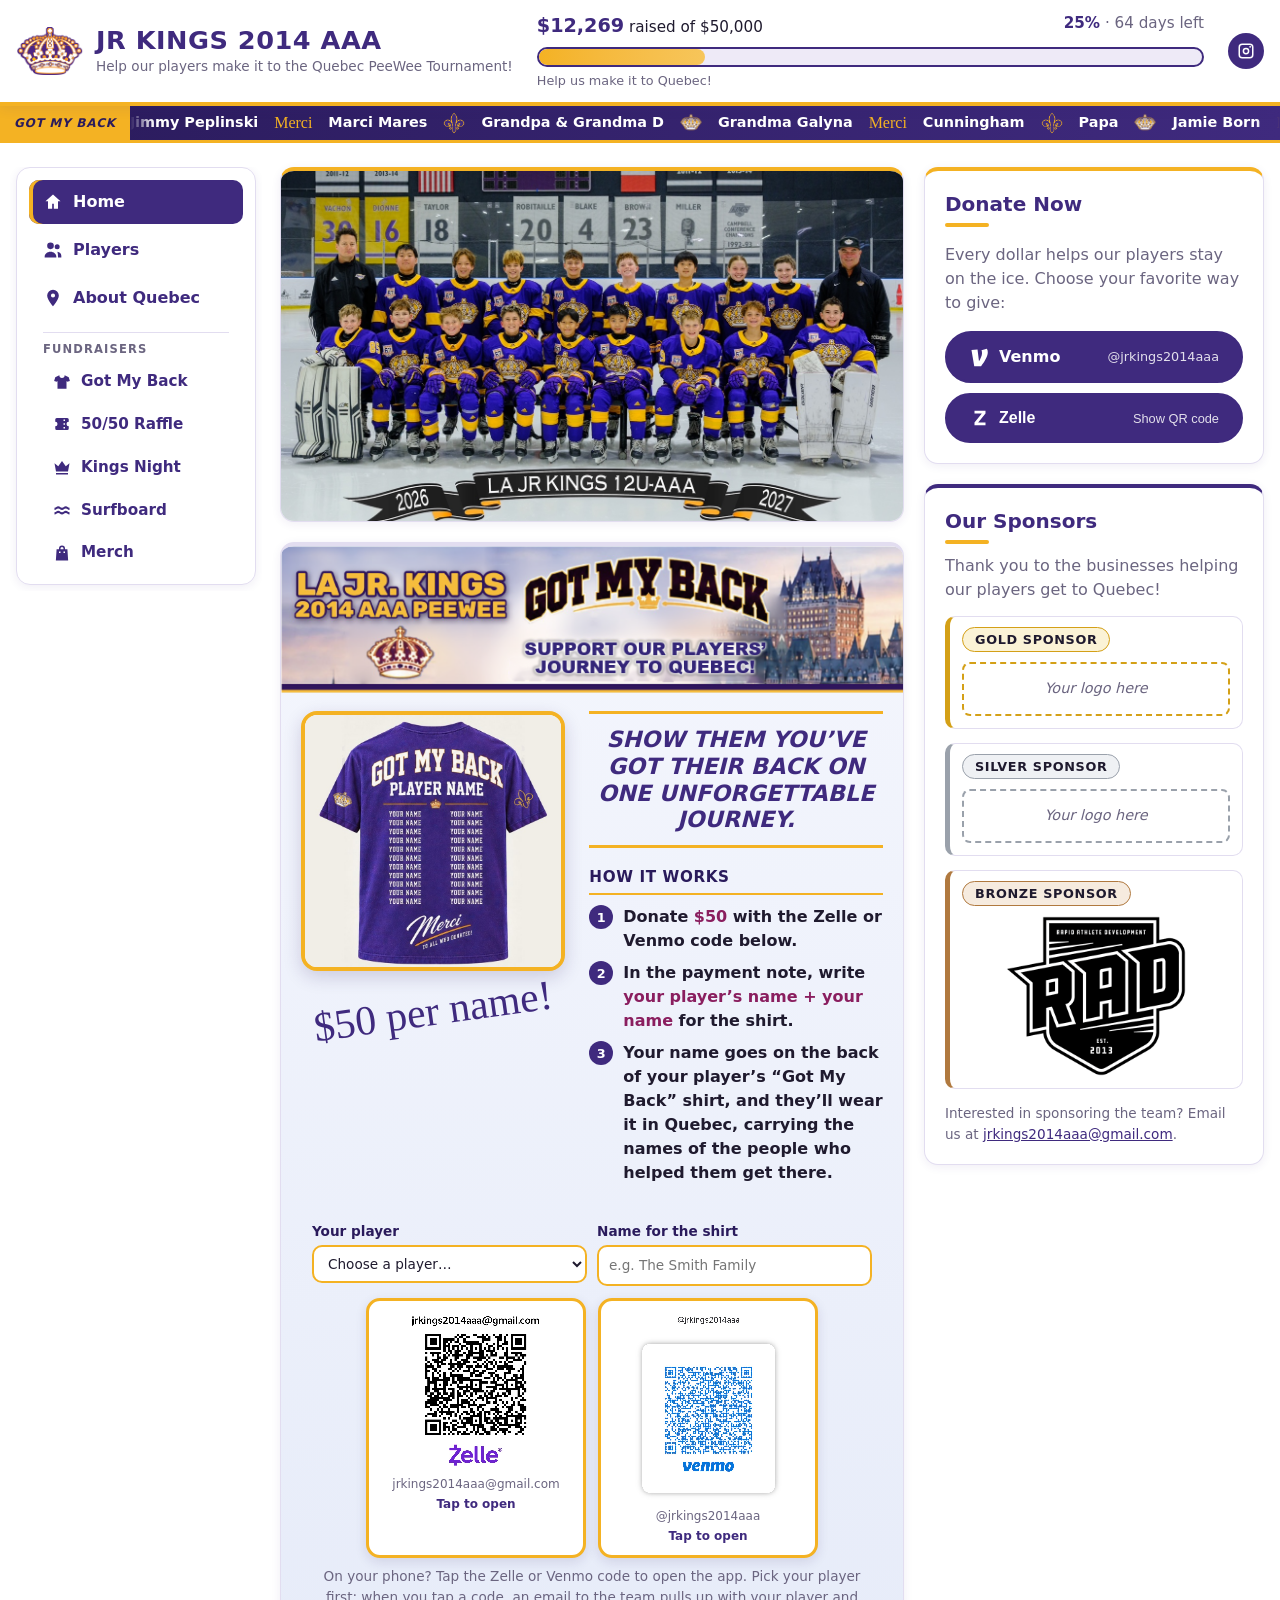
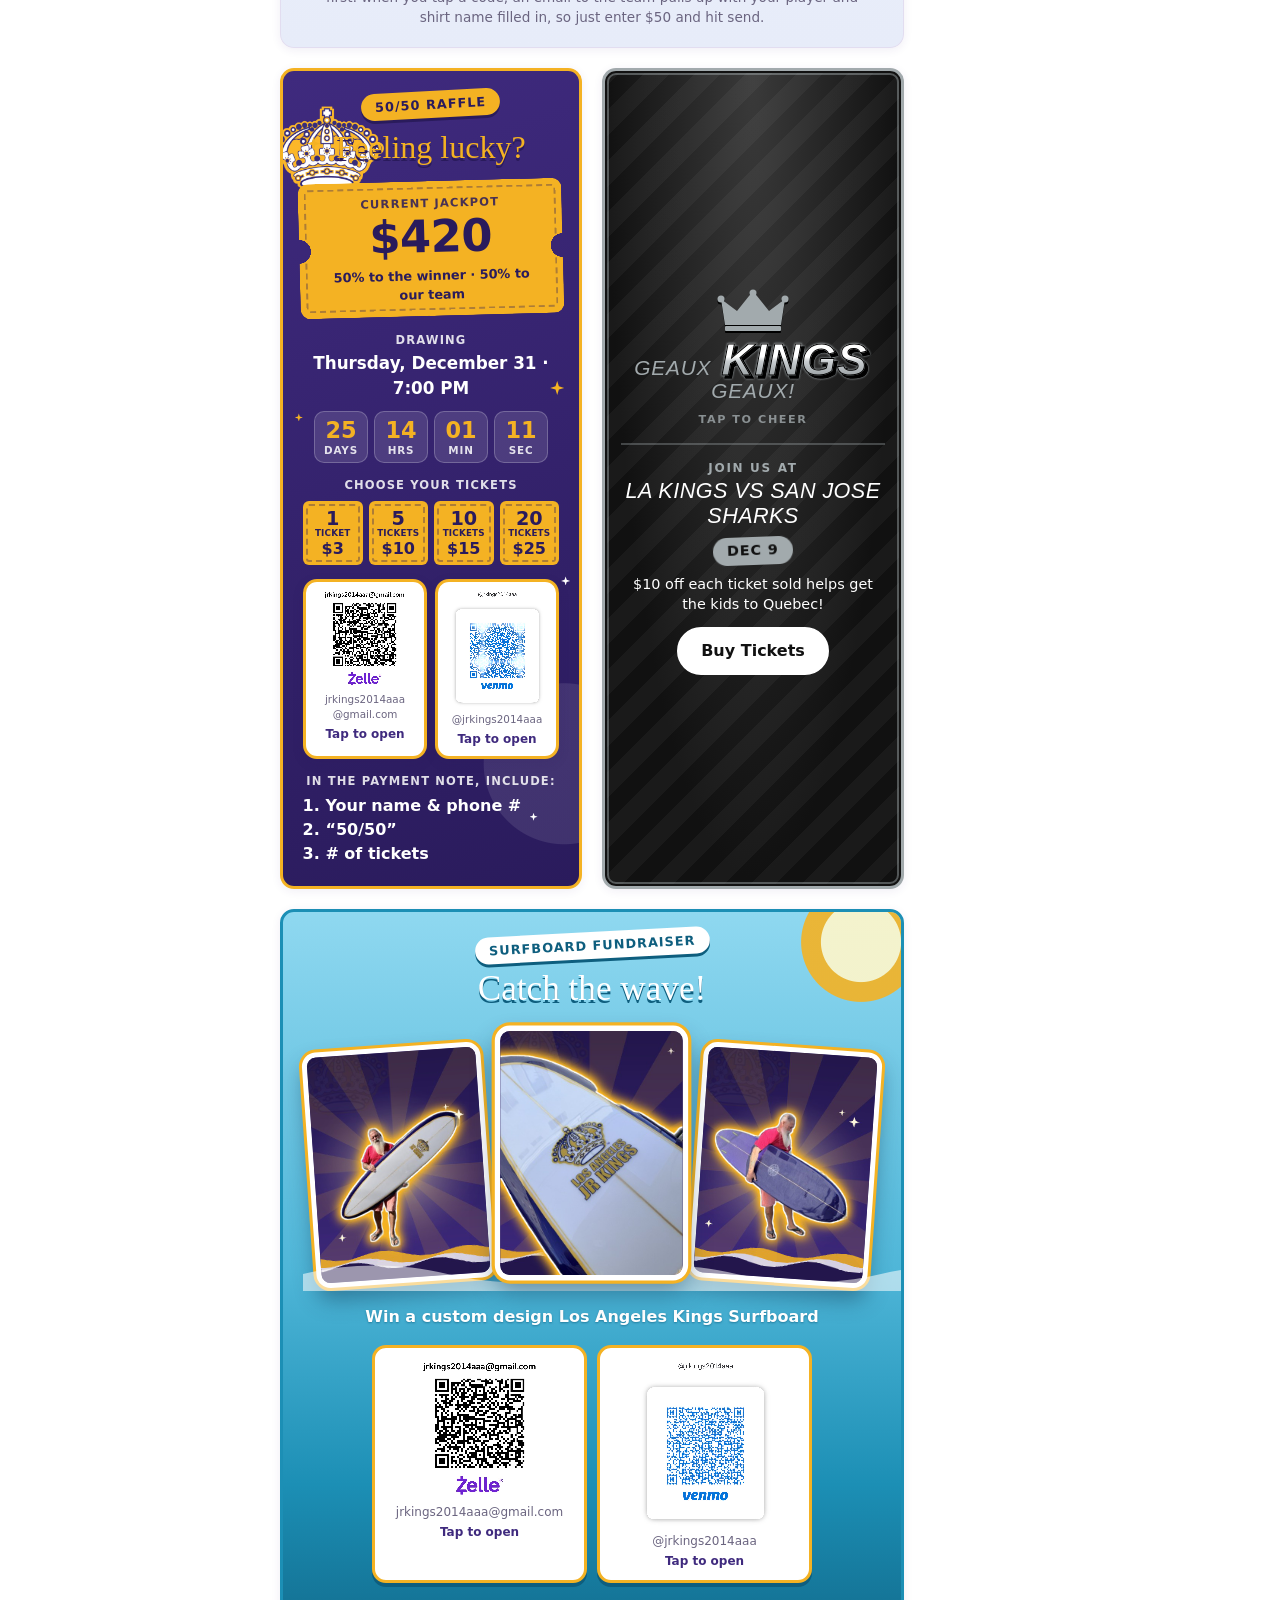
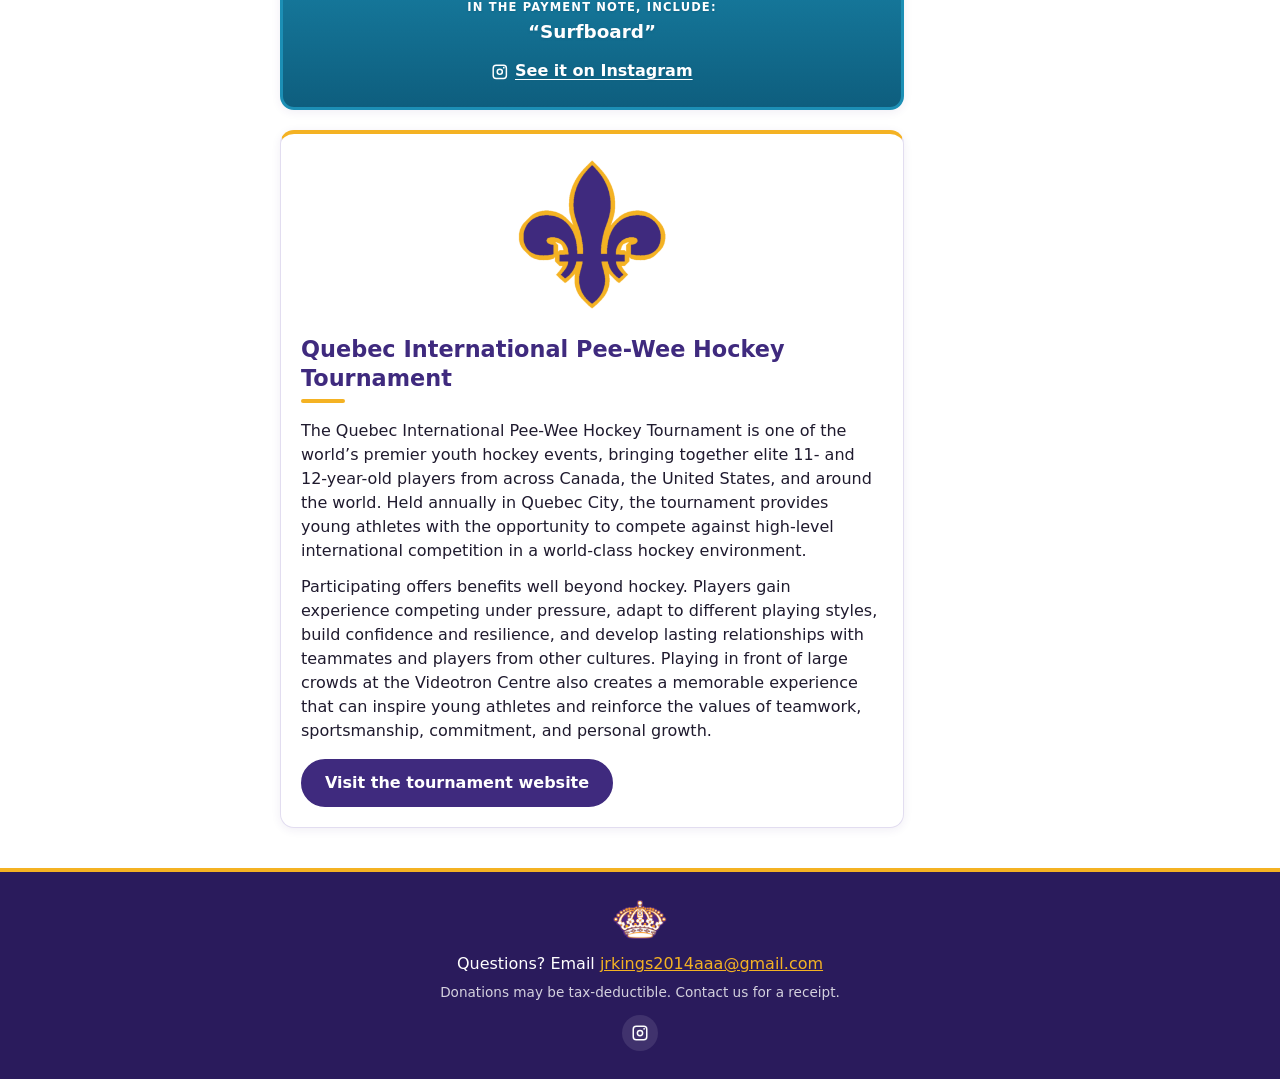
==== commit eb39e2da: "Add sponsors card, Buy Tickets link, and $50 Got My Back wording - Our Sponsors card under Donate No" ====
--- a/index.html
+++ b/index.html
@@ -9,7 +9,7 @@
   <link rel="preconnect" href="https://fonts.gstatic.com" crossorigin>
   <link rel="stylesheet" href="https://fonts.googleapis.com/css2?family=Pacifico&display=swap">
   <link rel="stylesheet" href="theme.css?v=6">
-  <link rel="stylesheet" href="styles.css?v=29">
+  <link rel="stylesheet" href="styles.css?v=30">
 </head>
 <body data-page="home">
   <!-- Header, sidebar, and footer are filled in by app.js (shared across pages). -->
@@ -166,6 +166,13 @@
             <div id="donate-links" class="donate-links"></div>
           </section>
 
+          <section id="sponsors" class="card sponsors order-sponsors" aria-labelledby="sponsors-title" hidden>
+            <h2 id="sponsors-title">Our Sponsors</h2>
+            <p id="sponsors-text" class="muted sponsors-text" hidden></p>
+            <div id="sponsors-tiers" class="sponsor-tiers"></div>
+            <p id="sponsors-contact" class="muted sponsors-contact" hidden></p>
+          </section>
+
         </div>
       </div>
     </main>
@@ -173,6 +180,6 @@
 
   <footer id="site-footer" class="site-footer"></footer>
 
-  <script src="app.js?v=28"></script>
+  <script src="app.js?v=30"></script>
 </body>
 </html>
--- a/styles.css
+++ b/styles.css
@@ -984,6 +984,29 @@
   80% { transform: rotate(1deg) scale(1.01); }
 }
 
+/* ---------- Sponsors (home page, under Donate Now) ---------- */
+.order-sponsors { order: 3; }
+.sponsors-text { margin: -6px 0 14px; }
+.sponsor-tiers { display: flex; flex-direction: column; gap: 14px; }
+.sponsor-tier { --metal: #b0793f; --metal-tint: #f6ebdf; border: 1px solid var(--border); border-left: 5px solid var(--metal); border-radius: 10px; padding: 10px 12px 12px; }
+.sponsor-gold { --metal: #d4a017; --metal-tint: #fbf3d6; }
+.sponsor-silver { --metal: #9aa1ab; --metal-tint: #eff1f4; }
+.sponsor-bronze { --metal: #b0793f; --metal-tint: #f6ebdf; }
+.card .sponsor-level {
+  display: inline-block; margin: 0 0 10px; padding: 2px 12px; border-radius: 999px;
+  background: var(--metal-tint); color: var(--text); border: 1px solid var(--metal);
+  font-size: 0.8rem; font-weight: 800; text-transform: uppercase; letter-spacing: 0.05em;
+}
+.sponsor-logos { display: flex; flex-wrap: wrap; justify-content: center; gap: 12px; }
+.sponsor { display: flex; align-items: center; justify-content: center; text-decoration: none; color: var(--text); }
+.sponsor img { display: block; width: 180px; max-width: 100%; height: auto; }
+.sponsor-name { font-weight: 700; }
+.sponsor-open {
+  flex: 1; margin: 0; padding: 14px; border: 2px dashed var(--metal); border-radius: 8px;
+  text-align: center; color: var(--muted); font-size: 0.9rem; font-style: italic;
+}
+.sponsors-contact { margin: 14px 0 0; font-size: 0.85rem; }
+
 /* ---------- Donate ---------- */
 .card-donate { border-top-color: var(--accent); }
 .donate-links { display: flex; flex-direction: column; gap: 10px; }
